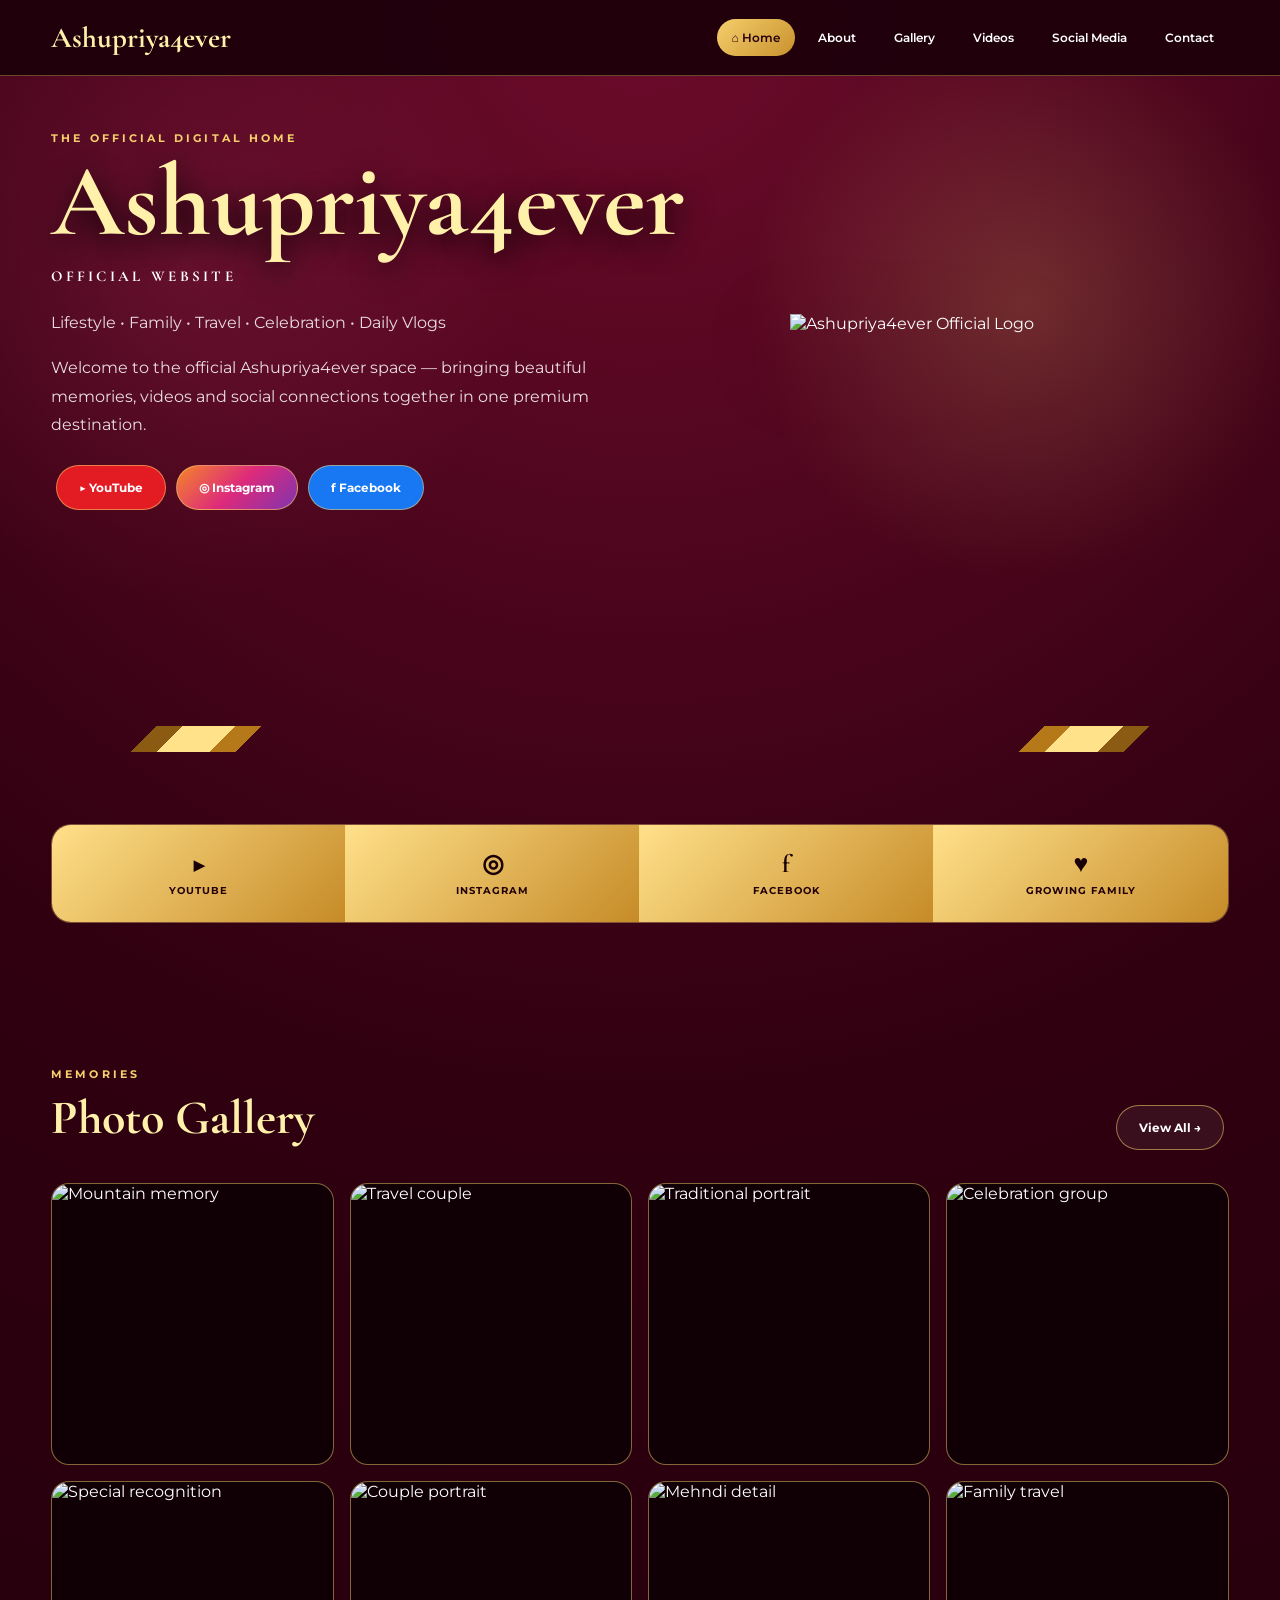
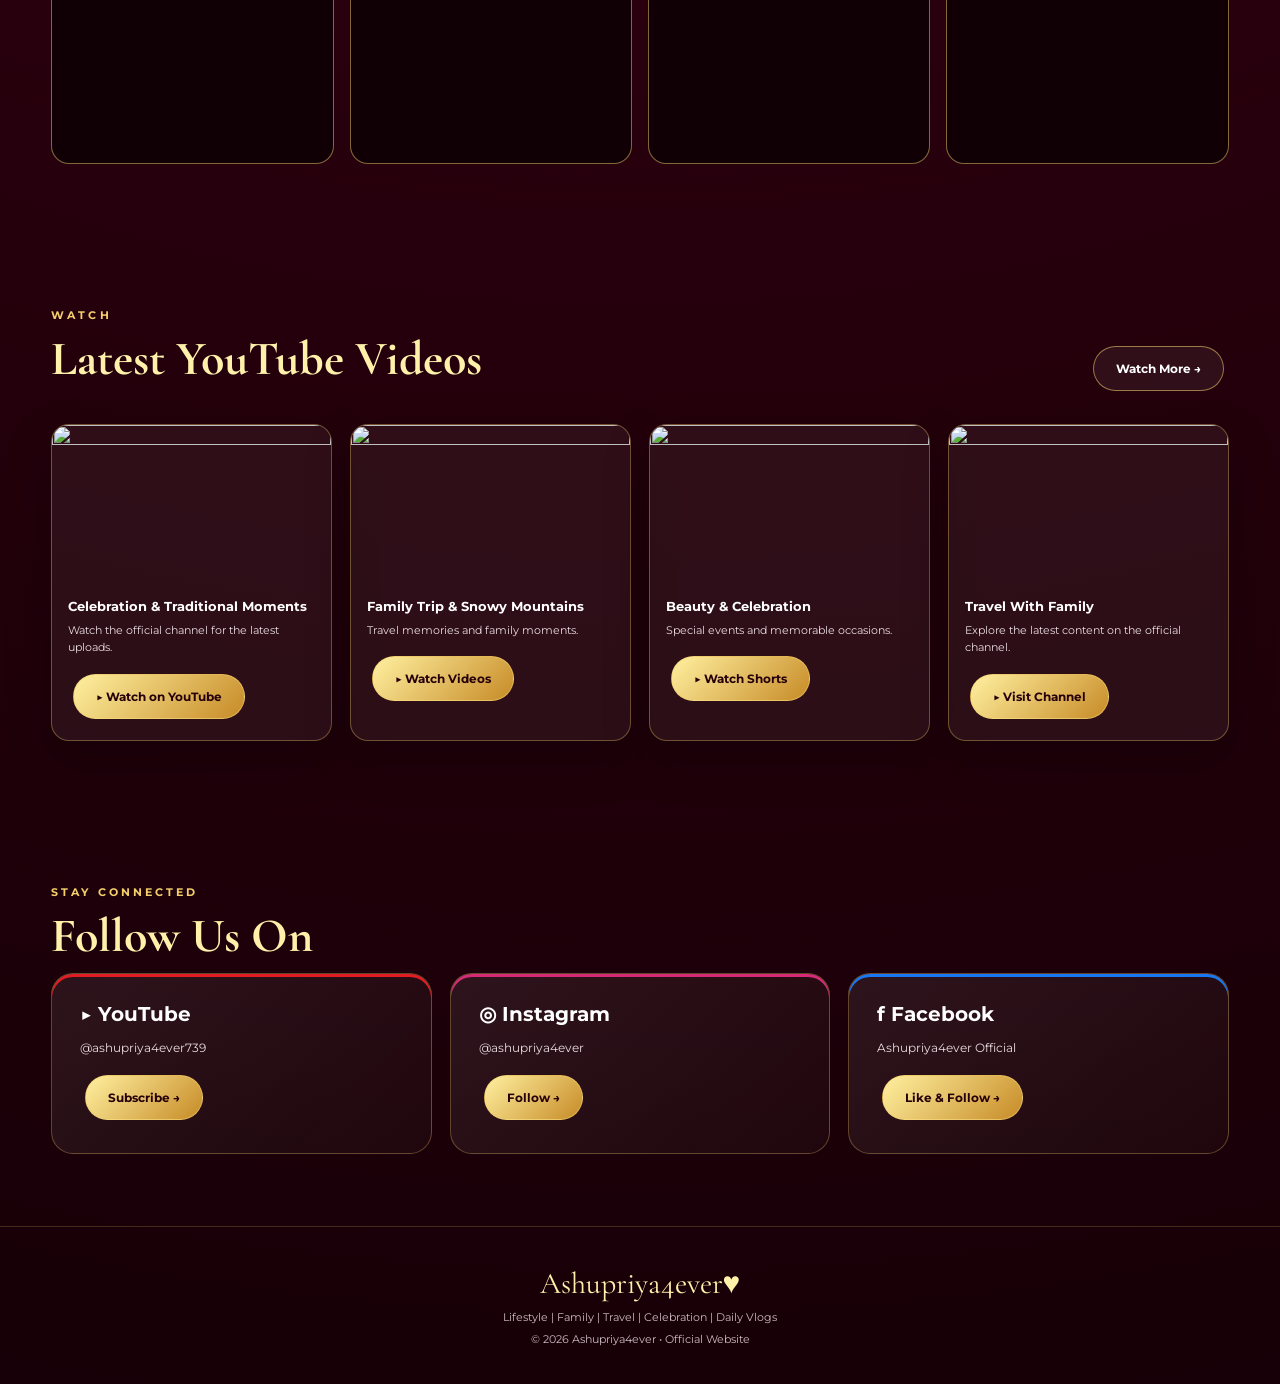
==== index.html @ 2a1ca152 "Add files via upload" ====
<!doctype html><html lang="en"><head>
<meta charset="utf-8"><meta name="viewport" content="width=device-width,initial-scale=1">
<meta name="theme-color" content="#300010"><link rel="icon" href="assets/favicon.png"><title>Ashupriya4ever | Official Website</title><link rel="stylesheet" href="style.css"></head>
<body>
<nav><a class="brand" href="index.html">Ashupriya4ever</a><div class="navlinks">
<a class="active" href="index.html">⌂ Home</a><a href="about.html">About</a><a href="gallery.html">Gallery</a><a href="videos.html">Videos</a><a href="#social">Social Media</a><a href="contact.html">Contact</a></div></nav>
<header class="hero"><div class="wrap hero-grid"><div class="hero-copy"><div class="eyebrow">The Official Digital Home</div><h1>Ashupriya4ever</h1><h2>OFFICIAL WEBSITE</h2><p>Lifestyle • Family • Travel • Celebration • Daily Vlogs</p><p>Welcome to the official Ashupriya4ever space — bringing beautiful memories, videos and social connections together in one premium destination.</p>
<div class="social-buttons"><a class="btn yt" href="https://www.youtube.com/@ashupriya4ever739" target="_blank">▶ YouTube</a><a class="btn ig" href="https://www.instagram.com/ashupriya4ever/" target="_blank">◎ Instagram</a><a class="btn fb" href="https://www.facebook.com/share/18zzx9UyUu/" target="_blank">f Facebook</a></div></div>
<div class="logo-card"><img src="assets/ashupriya4ever-logo.png" alt="Ashupriya4ever Official Logo"></div></div></header>
<div class="gold-wave"></div>
<section><div class="wrap"><div class="stats"><div class="stat"><b>▶</b><span>YouTube</span></div><div class="stat"><b>◎</b><span>Instagram</span></div><div class="stat"><b>f</b><span>Facebook</span></div><div class="stat"><b>♥</b><span>Growing Family</span></div></div></div></section>
<section><div class="wrap"><div class="section-head"><div><div class="kicker">Memories</div><h2>Photo Gallery</h2></div><a class="btn ghost" href="gallery.html">View All →</a></div>
<div class="gallery-grid">
<a href="gallery.html"><img src="assets/photos/ashupriya-1.jpg" alt="Mountain memory"></a><a href="gallery.html"><img src="assets/photos/ashupriya-2.jpg" alt="Travel couple"></a><a href="gallery.html"><img src="assets/photos/ashupriya-3.jpg" alt="Traditional portrait"></a><a href="gallery.html"><img src="assets/photos/ashupriya-4.jpg" alt="Celebration group"></a><a href="gallery.html"><img src="assets/photos/ashupriya-5.jpg" alt="Special recognition"></a><a href="gallery.html"><img src="assets/photos/ashupriya-6.jpg" alt="Couple portrait"></a><a href="gallery.html"><img src="assets/photos/ashupriya-7.jpg" alt="Mehndi detail"></a><a href="gallery.html"><img src="assets/photos/ashupriya-8.jpg" alt="Family travel"></a>
</div></div></section>
<section><div class="wrap"><div class="section-head"><div><div class="kicker">Watch</div><h2>Latest YouTube Videos</h2></div><a class="btn ghost" href="https://www.youtube.com/@ashupriya4ever739/videos" target="_blank">Watch More →</a></div>
<div class="video-grid">
<div class="video-card"><img src="assets/photos/ashupriya-3.jpg"><div class="body"><h3>Celebration & Traditional Moments</h3><p>Watch the official channel for the latest uploads.</p><a class="goldlink btn primary" href="https://www.youtube.com/@ashupriya4ever739/videos" target="_blank">▶ Watch on YouTube</a></div></div>
<div class="video-card"><img src="assets/photos/ashupriya-1.jpg"><div class="body"><h3>Family Trip & Snowy Mountains</h3><p>Travel memories and family moments.</p><a class="goldlink btn primary" href="https://www.youtube.com/@ashupriya4ever739/videos" target="_blank">▶ Watch Videos</a></div></div>
<div class="video-card"><img src="assets/photos/ashupriya-4.jpg"><div class="body"><h3>Beauty & Celebration</h3><p>Special events and memorable occasions.</p><a class="goldlink btn primary" href="https://www.youtube.com/@ashupriya4ever739/shorts" target="_blank">▶ Watch Shorts</a></div></div>
<div class="video-card"><img src="assets/photos/ashupriya-2.jpg"><div class="body"><h3>Travel With Family</h3><p>Explore the latest content on the official channel.</p><a class="goldlink btn primary" href="https://www.youtube.com/@ashupriya4ever739" target="_blank">▶ Visit Channel</a></div></div>
</div></div></section>
<section id="social"><div class="wrap"><div class="kicker">Stay Connected</div><h2>Follow Us On</h2><div class="social-grid">
<div class="social-card yt"><h3>▶ YouTube</h3><p>@ashupriya4ever739</p><a class="btn primary" href="https://www.youtube.com/@ashupriya4ever739?sub_confirmation=1" target="_blank">Subscribe →</a></div>
<div class="social-card ig"><h3>◎ Instagram</h3><p>@ashupriya4ever</p><a class="btn primary" href="https://www.instagram.com/ashupriya4ever/" target="_blank">Follow →</a></div>
<div class="social-card fb"><h3>f Facebook</h3><p>Ashupriya4ever Official</p><a class="btn primary" href="https://www.facebook.com/share/18zzx9UyUu/" target="_blank">Like & Follow →</a></div>
</div></div></section>
<footer><div class="footerbrand">Ashupriya4ever♥</div><div>Lifestyle | Family | Travel | Celebration | Daily Vlogs</div><div style="margin-top:8px">© 2026 Ashupriya4ever • Official Website</div></footer>
</body></html>
---- style.css ----
@import url('https://fonts.googleapis.com/css2?family=Cormorant+Garamond:wght@500;600;700&family=Montserrat:wght@400;500;600;700&display=swap');
:root{--wine:#300010;--wine2:#5d0825;--gold:#f4cf6b;--gold2:#fff0aa;--cream:#fff8ee;--text:#fff;--muted:#eadce2}
*{box-sizing:border-box}html{scroll-behavior:smooth}body{margin:0;background:radial-gradient(circle at 50% 0,#6d0b2b 0,#300010 36%,#170007 100%);color:var(--text);font-family:Montserrat,Arial,sans-serif}
a{text-decoration:none;color:inherit}.wrap{width:min(1180px,92%);margin:auto}
nav{position:sticky;top:0;z-index:50;height:76px;display:flex;align-items:center;justify-content:space-between;padding:0 4%;background:rgba(28,0,10,.92);backdrop-filter:blur(16px);border-bottom:1px solid rgba(244,207,107,.35)}
.brand{font-family:"Cormorant Garamond",serif;font-size:29px;font-weight:700;color:var(--gold2);white-space:nowrap}.navlinks{display:flex;gap:8px;align-items:center}.navlinks a{padding:11px 15px;border-radius:22px;font-size:12px;font-weight:600}.navlinks a:hover,.navlinks a.active{background:linear-gradient(135deg,var(--gold),#c9912e);color:#28000c}
.hero{position:relative;min-height:650px;padding:55px 0 70px;overflow:hidden}.hero:before{content:"";position:absolute;inset:0;background:radial-gradient(circle at 80% 35%,rgba(255,220,120,.18),transparent 25%),radial-gradient(circle at 15% 30%,rgba(255,90,150,.12),transparent 28%);pointer-events:none}
.hero-grid{display:grid;grid-template-columns:1fr 1.05fr;gap:55px;align-items:center;position:relative;z-index:2}.hero-copy{text-align:left}.eyebrow,.kicker{font-size:11px;letter-spacing:.28em;text-transform:uppercase;color:var(--gold);font-weight:700}.hero h1{font-family:"Cormorant Garamond",serif;font-size:clamp(55px,8vw,105px);line-height:.8;margin:16px 0;color:var(--gold2);text-shadow:0 8px 30px #000}.hero h2{font-size:15px;letter-spacing:.22em;margin:24px 0;color:#fff}.hero p{line-height:1.8;color:var(--muted);max-width:620px}.logo-card{display:flex;justify-content:center;align-items:center}.logo-card img{width:min(390px,78vw);max-height:420px;object-fit:contain;filter:drop-shadow(0 24px 40px rgba(0,0,0,.55))}
.btn{display:inline-flex;align-items:center;justify-content:center;gap:8px;padding:14px 22px;border-radius:30px;font-size:12px;font-weight:700;border:1px solid rgba(244,207,107,.55);transition:.25s;margin:5px}.btn.primary{background:linear-gradient(135deg,#fff0a0,#c78b27);color:#260009}.btn.ghost{background:rgba(255,255,255,.06);color:#fff}.btn:hover{transform:translateY(-2px);box-shadow:0 12px 30px rgba(0,0,0,.3)}
.social-buttons{display:flex;flex-wrap:wrap;margin-top:20px}.social-buttons .yt{background:#e31b23}.social-buttons .ig{background:linear-gradient(135deg,#f58529,#dd2a7b,#8134af)}.social-buttons .fb{background:#1877f2}
.gold-wave{height:26px;background:linear-gradient(135deg,transparent 0 12%,#8b5a13 12% 14%,#ffe28a 14% 18%,#b57919 18% 20%,transparent 20% 80%,#b57919 80% 82%,#ffe28a 82% 86%,#8b5a13 86% 88%,transparent 88%)}
section{padding:72px 0}.section-head{display:flex;justify-content:space-between;align-items:end;gap:20px;margin-bottom:28px}.section-head h2,h2{font-family:"Cormorant Garamond",serif;font-size:48px;margin:8px 0;color:var(--gold2)}.lead{color:var(--muted);line-height:1.8;max-width:760px}
.stats{display:grid;grid-template-columns:repeat(4,1fr);border:1px solid rgba(244,207,107,.35);border-radius:20px;overflow:hidden;background:rgba(255,255,255,.04)}.stat{text-align:center;padding:24px 12px;border-right:1px solid rgba(244,207,107,.22)}.stat:last-child{border:0}.stat b{display:block;font-family:"Cormorant Garamond";font-size:25px;color:#190008}.stat{background:linear-gradient(135deg,#ffe08a,#c68b28);color:#210008}.stat span{font-size:10px;font-weight:700;text-transform:uppercase;letter-spacing:.1em}
.gallery-grid{display:grid;grid-template-columns:repeat(4,1fr);gap:16px}.gallery-grid a{display:block;aspect-ratio:1;overflow:hidden;border-radius:18px;border:1px solid rgba(244,207,107,.5);background:#100006}.gallery-grid img{width:100%;height:100%;object-fit:cover;transition:.45s}.gallery-grid a:hover img{transform:scale(1.07)}
.video-grid{display:grid;grid-template-columns:repeat(4,1fr);gap:18px}.video-card{overflow:hidden;border-radius:18px;border:1px solid rgba(244,207,107,.35);background:rgba(255,255,255,.055);box-shadow:0 18px 45px rgba(0,0,0,.25)}.video-card img{width:100%;aspect-ratio:16/9;object-fit:cover}.video-card .body{padding:16px}.video-card h3{font-size:13px;margin:0 0 8px}.video-card p{font-size:11px;color:var(--muted);line-height:1.6;margin:0 0 12px}
.social-grid{display:grid;grid-template-columns:repeat(3,1fr);gap:18px}.social-card{padding:28px;border-radius:22px;border:1px solid rgba(244,207,107,.3);background:linear-gradient(135deg,rgba(255,255,255,.08),rgba(255,255,255,.025))}.social-card h3{margin:0 0 8px;font-size:20px}.social-card p{color:var(--muted);font-size:12px;line-height:1.7}.social-card.yt{box-shadow:inset 0 3px #e31b23}.social-card.ig{box-shadow:inset 0 3px #d62976}.social-card.fb{box-shadow:inset 0 3px #1877f2}
footer{padding:38px 0;text-align:center;border-top:1px solid rgba(244,207,107,.2);color:#cbbac1;font-size:11px}.footerbrand{font-family:"Cormorant Garamond";font-size:30px;color:var(--gold2);margin-bottom:8px}
.page-top{padding-top:80px}.real-gallery{columns:3 260px;column-gap:18px}.real-gallery figure{break-inside:avoid;margin:0 0 18px;overflow:hidden;border-radius:20px;background:#16040d;border:1px solid rgba(244,207,107,.35)}.real-gallery img{width:100%;display:block}.real-gallery figcaption{padding:13px;color:#fff;font-size:11px;letter-spacing:.08em;text-transform:uppercase}
.video-frame{overflow:hidden;border-radius:24px;border:1px solid rgba(244,207,107,.4);background:#000}.video-frame iframe{display:block;width:100%;aspect-ratio:16/9;border:0}.center{text-align:center;margin-top:22px}
@media(max-width:850px){nav{height:auto;min-height:70px;flex-wrap:wrap;padding:12px 4%;gap:8px}.navlinks{overflow:auto;width:100%;justify-content:flex-start}.hero-grid{grid-template-columns:1fr;text-align:center}.hero-copy{text-align:center}.hero p{margin-left:auto;margin-right:auto}.social-buttons{justify-content:center}.stats{grid-template-columns:repeat(2,1fr)}.stat:nth-child(2){border-right:0}.gallery-grid{grid-template-columns:repeat(2,1fr)}.video-grid{grid-template-columns:repeat(2,1fr)}.social-grid{grid-template-columns:1fr}.section-head{display:block}}
@media(max-width:520px){.hero{padding-top:35px}.hero h1{font-size:58px}.gallery-grid,.video-grid{grid-template-columns:1fr}.stats{grid-template-columns:1fr}.stat{border-right:0;border-bottom:1px solid rgba(244,207,107,.22)}.stat:last-child{border-bottom:0}.real-gallery{columns:1}}
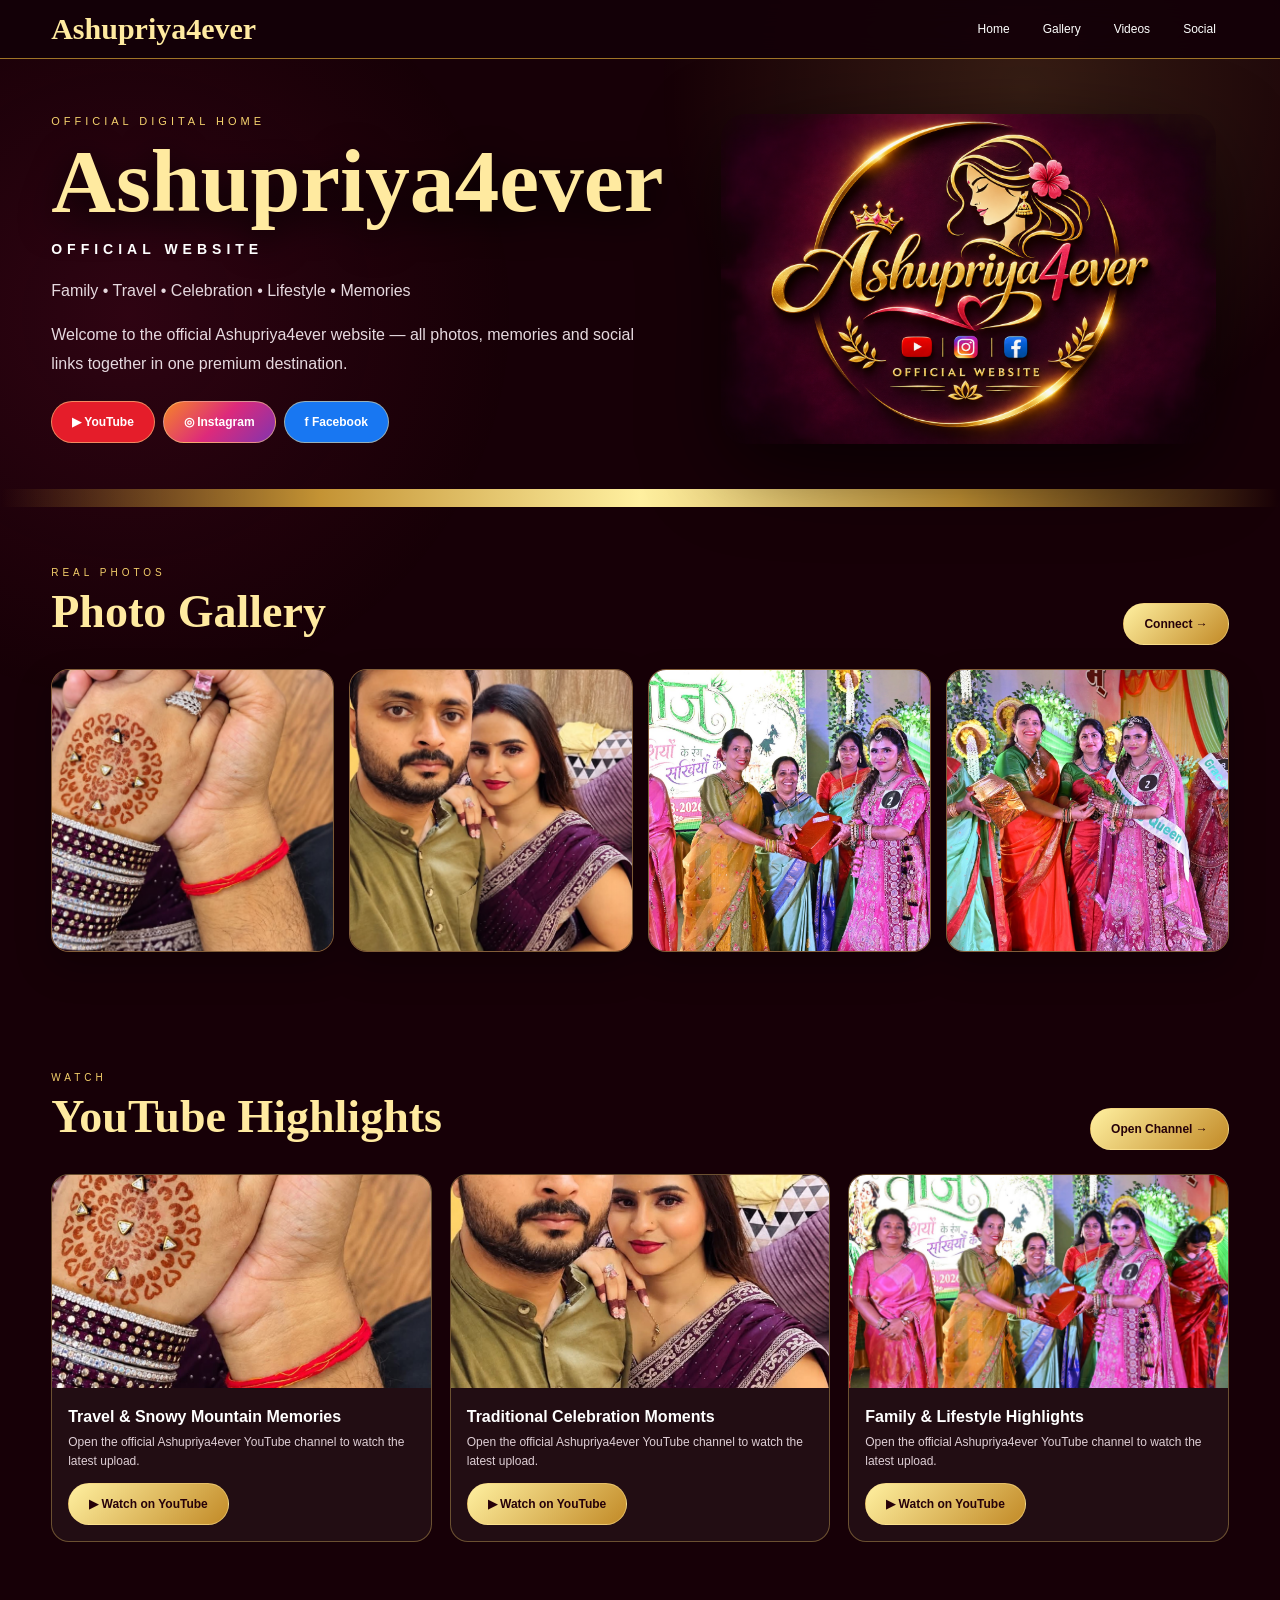
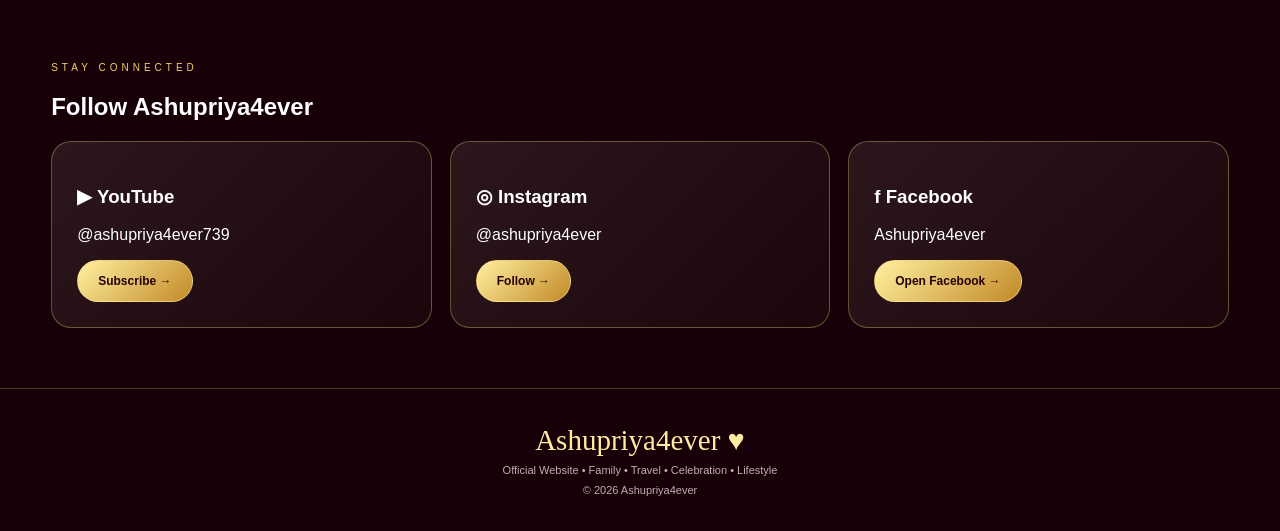
==== commit b7ee3314: "Add files via upload" ====
--- a/index.html
+++ b/index.html
@@ -1,29 +1,36 @@
-<!doctype html><html lang="en"><head>
-<meta charset="utf-8"><meta name="viewport" content="width=device-width,initial-scale=1">
-<meta name="theme-color" content="#300010"><link rel="icon" href="assets/favicon.png"><title>Ashupriya4ever | Official Website</title><link rel="stylesheet" href="style.css"></head>
-<body>
-<nav><a class="brand" href="index.html">Ashupriya4ever</a><div class="navlinks">
-<a class="active" href="index.html">⌂ Home</a><a href="about.html">About</a><a href="gallery.html">Gallery</a><a href="videos.html">Videos</a><a href="#social">Social Media</a><a href="contact.html">Contact</a></div></nav>
-<header class="hero"><div class="wrap hero-grid"><div class="hero-copy"><div class="eyebrow">The Official Digital Home</div><h1>Ashupriya4ever</h1><h2>OFFICIAL WEBSITE</h2><p>Lifestyle • Family • Travel • Celebration • Daily Vlogs</p><p>Welcome to the official Ashupriya4ever space — bringing beautiful memories, videos and social connections together in one premium destination.</p>
-<div class="social-buttons"><a class="btn yt" href="https://www.youtube.com/@ashupriya4ever739" target="_blank">▶ YouTube</a><a class="btn ig" href="https://www.instagram.com/ashupriya4ever/" target="_blank">◎ Instagram</a><a class="btn fb" href="https://www.facebook.com/share/18zzx9UyUu/" target="_blank">f Facebook</a></div></div>
-<div class="logo-card"><img src="assets/ashupriya4ever-logo.png" alt="Ashupriya4ever Official Logo"></div></div></header>
-<div class="gold-wave"></div>
-<section><div class="wrap"><div class="stats"><div class="stat"><b>▶</b><span>YouTube</span></div><div class="stat"><b>◎</b><span>Instagram</span></div><div class="stat"><b>f</b><span>Facebook</span></div><div class="stat"><b>♥</b><span>Growing Family</span></div></div></div></section>
-<section><div class="wrap"><div class="section-head"><div><div class="kicker">Memories</div><h2>Photo Gallery</h2></div><a class="btn ghost" href="gallery.html">View All →</a></div>
-<div class="gallery-grid">
-<a href="gallery.html"><img src="assets/photos/ashupriya-1.jpg" alt="Mountain memory"></a><a href="gallery.html"><img src="assets/photos/ashupriya-2.jpg" alt="Travel couple"></a><a href="gallery.html"><img src="assets/photos/ashupriya-3.jpg" alt="Traditional portrait"></a><a href="gallery.html"><img src="assets/photos/ashupriya-4.jpg" alt="Celebration group"></a><a href="gallery.html"><img src="assets/photos/ashupriya-5.jpg" alt="Special recognition"></a><a href="gallery.html"><img src="assets/photos/ashupriya-6.jpg" alt="Couple portrait"></a><a href="gallery.html"><img src="assets/photos/ashupriya-7.jpg" alt="Mehndi detail"></a><a href="gallery.html"><img src="assets/photos/ashupriya-8.jpg" alt="Family travel"></a>
+<!doctype html><html><head><meta charset="utf-8"><meta name="viewport" content="width=device-width,initial-scale=1">
+<title>Ashupriya4ever — Official Website</title><style>
+*{box-sizing:border-box}html{scroll-behavior:smooth}body{margin:0;background:#170007;color:#fff;font-family:Arial,Helvetica,sans-serif}
+body:before{content:"";position:fixed;inset:0;pointer-events:none;background:radial-gradient(circle at 80% 10%,rgba(255,210,100,.14),transparent 28%),radial-gradient(circle at 10% 35%,rgba(220,30,100,.12),transparent 30%);z-index:-1}
+a{text-decoration:none;color:inherit}.wrap{width:min(1180px,92%);margin:auto}
+nav{position:sticky;top:0;z-index:20;background:rgba(20,0,8,.94);backdrop-filter:blur(14px);border-bottom:1px solid #9f7427;padding:12px 4%;display:flex;align-items:center;justify-content:space-between;gap:12px}
+.brand{font-family:Georgia,serif;font-size:30px;font-weight:700;color:#ffeaa0}.nav{display:flex;gap:7px;flex-wrap:wrap;justify-content:flex-end}.nav a{font-size:12px;padding:9px 13px;border-radius:20px}.nav a:hover{background:#e8bd55;color:#23000a}
+.hero{padding:55px 0 45px}.hero-grid{display:grid;grid-template-columns:1fr 1fr;gap:45px;align-items:center}.eyebrow{font-size:11px;letter-spacing:4px;color:#f6d36e;text-transform:uppercase}.hero h1{font-family:Georgia,serif;font-size:clamp(54px,7vw,92px);line-height:.88;color:#ffeaa0;margin:15px 0;text-shadow:0 10px 35px #000}.hero h2{letter-spacing:5px;font-size:14px;margin:20px 0;color:#fff}.hero p{color:#e6d9df;line-height:1.8;max-width:610px}.buttons{display:flex;flex-wrap:wrap;gap:8px;margin-top:22px}.btn{padding:13px 20px;border-radius:28px;font-weight:700;font-size:12px;border:1px solid rgba(255,225,140,.55);display:inline-block}.yt{background:#e51d2a}.ig{background:linear-gradient(135deg,#f58529,#dd2a7b,#8134af)}.fb{background:#1877f2}.gold{background:linear-gradient(135deg,#fff0a0,#c28a27);color:#260009}
+.logo-wrap{display:flex;justify-content:center;align-items:center}.logo{width:min(520px,95%);max-height:500px;object-fit:contain;filter:drop-shadow(0 25px 40px rgba(0,0,0,.65));border-radius:24px}
+.ribbon{height:18px;background:linear-gradient(90deg,transparent,#c49334,#fff0a0,#c49334,transparent)}
+section{padding:60px 0}.head{display:flex;justify-content:space-between;align-items:end;margin-bottom:24px}.kicker{font-size:10px;letter-spacing:4px;color:#f4cf6b;text-transform:uppercase}.head h2{font-family:Georgia,serif;font-size:46px;color:#ffeaa0;margin:7px 0}.gallery{display:grid;grid-template-columns:repeat(4,1fr);gap:15px}.card{border:1px solid rgba(244,207,107,.45);border-radius:18px;overflow:hidden;background:#24000e;box-shadow:0 16px 35px rgba(0,0,0,.25)}.card img{width:100%;aspect-ratio:1/1;object-fit:cover;display:block;transition:.35s}.card:hover img{transform:scale(1.04)}
+.video-grid{display:grid;grid-template-columns:repeat(3,1fr);gap:18px}.video{overflow:hidden;border:1px solid rgba(244,207,107,.35);border-radius:18px;background:rgba(255,255,255,.05)}.video img{width:100%;aspect-ratio:16/9;object-fit:cover}.video div{padding:16px}.video h3{font-size:16px;margin:0 0 7px}.video p{font-size:12px;line-height:1.6;color:#dfcfd6;margin:0 0 12px}
+.social{display:grid;grid-template-columns:repeat(3,1fr);gap:18px}.social-box{padding:25px;border-radius:20px;border:1px solid rgba(244,207,107,.35);background:linear-gradient(135deg,rgba(255,255,255,.09),rgba(255,255,255,.025))}
+footer{text-align:center;padding:35px 0;border-top:1px solid rgba(244,207,107,.25);color:#bfaeb5;font-size:11px}.footer-brand{font-family:Georgia,serif;font-size:29px;color:#ffeaa0;margin-bottom:7px}
+@media(max-width:850px){.hero-grid{grid-template-columns:1fr;text-align:center}.hero p{margin-left:auto;margin-right:auto}.buttons{justify-content:center}.gallery{grid-template-columns:repeat(2,1fr)}.video-grid{grid-template-columns:1fr 1fr}.social{grid-template-columns:1fr}.nav{width:100%;justify-content:center}nav{flex-wrap:wrap;justify-content:center}}
+@media(max-width:520px){.gallery,.video-grid{grid-template-columns:1fr}.head{display:block}.head h2{font-size:38px}.hero h1{font-size:57px}}
+</style></head><body>
+<nav><div class="brand">Ashupriya4ever</div><div class="nav"><a href="#home">Home</a><a href="#gallery">Gallery</a><a href="#videos">Videos</a><a href="#social">Social</a></div></nav>
+<header class="hero" id="home"><div class="wrap hero-grid"><div><div class="eyebrow">Official Digital Home</div><h1>Ashupriya4ever</h1><h2>OFFICIAL WEBSITE</h2><p>Family • Travel • Celebration • Lifestyle • Memories</p><p>Welcome to the official Ashupriya4ever website — all photos, memories and social links together in one premium destination.</p>
+<div class="buttons"><a class="btn yt" href="https://www.youtube.com/@ashupriya4ever739" target="_blank">▶ YouTube</a><a class="btn ig" href="https://www.instagram.com/ashupriya4ever/" target="_blank">◎ Instagram</a><a class="btn fb" href="https://www.facebook.com/share/18zzx9UyUu/" target="_blank">f Facebook</a></div></div>
+<div class="logo-wrap"><img class="logo" src="[data-uri]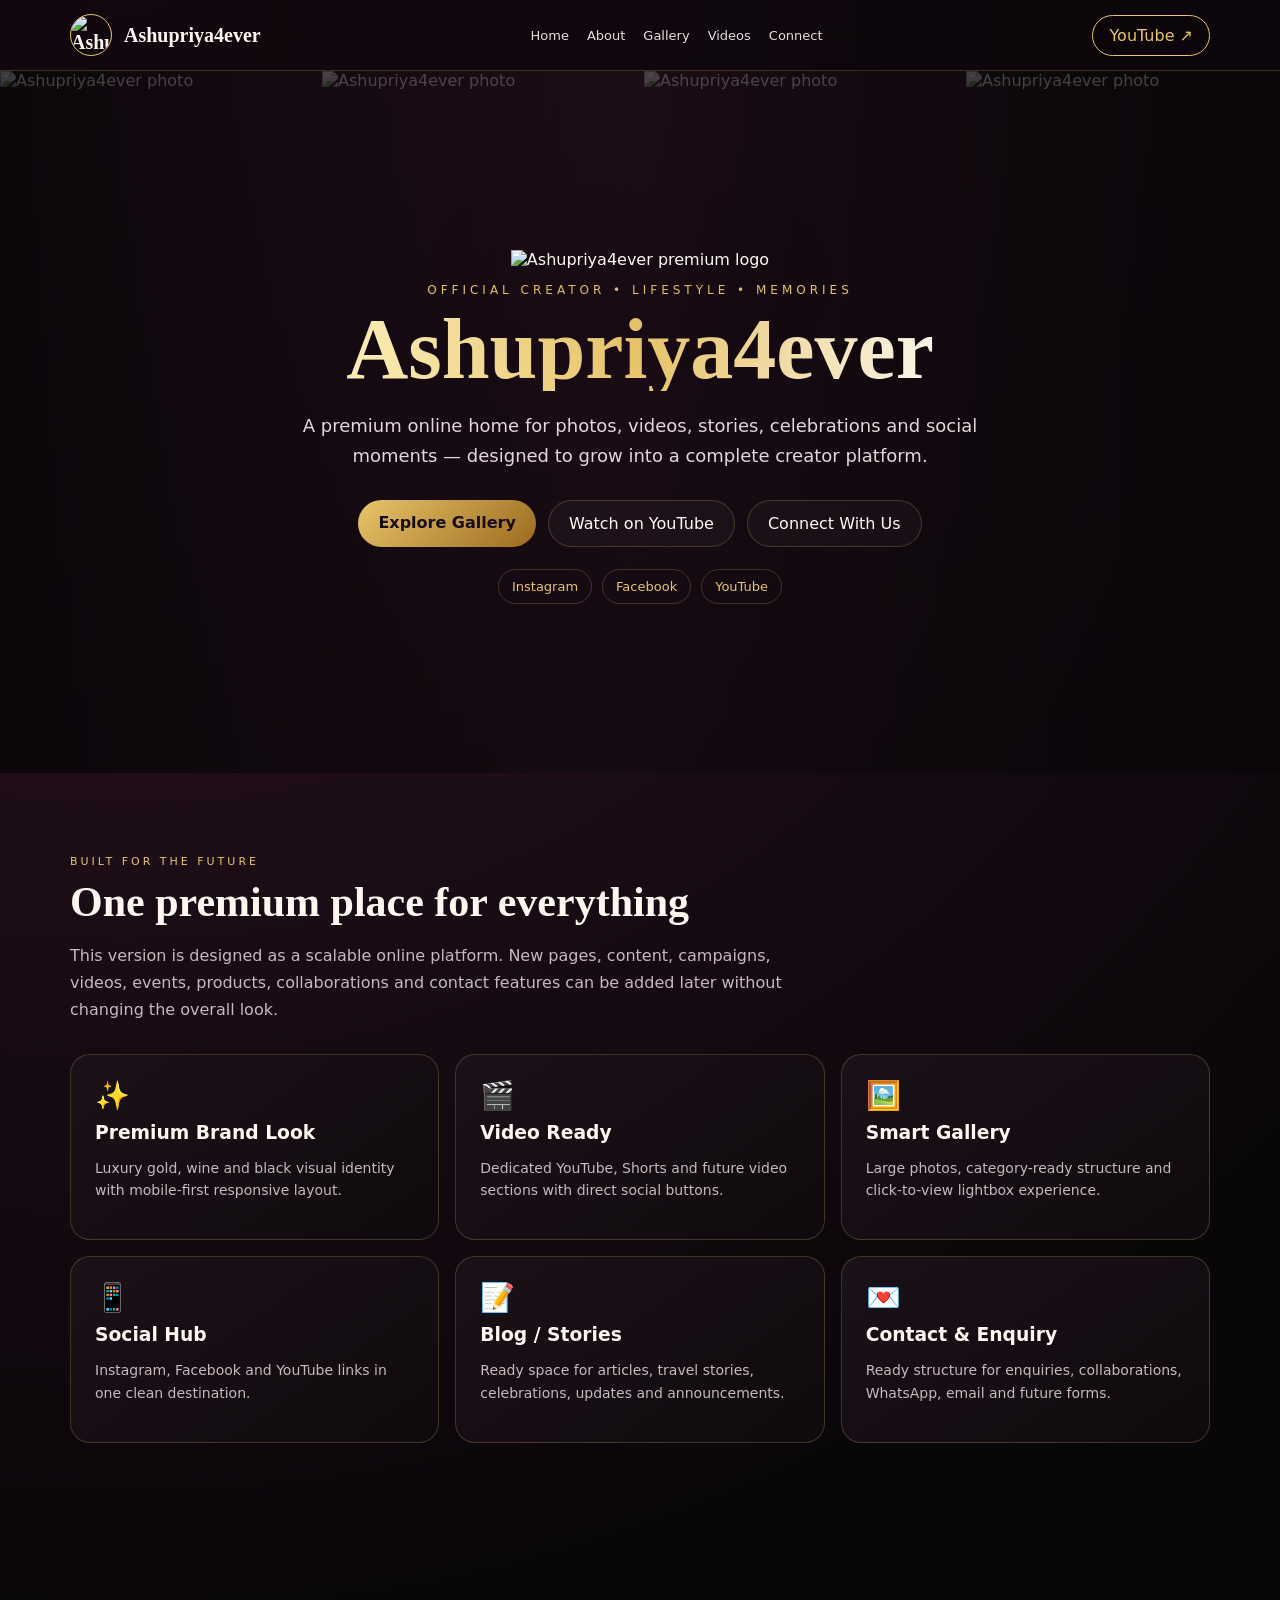
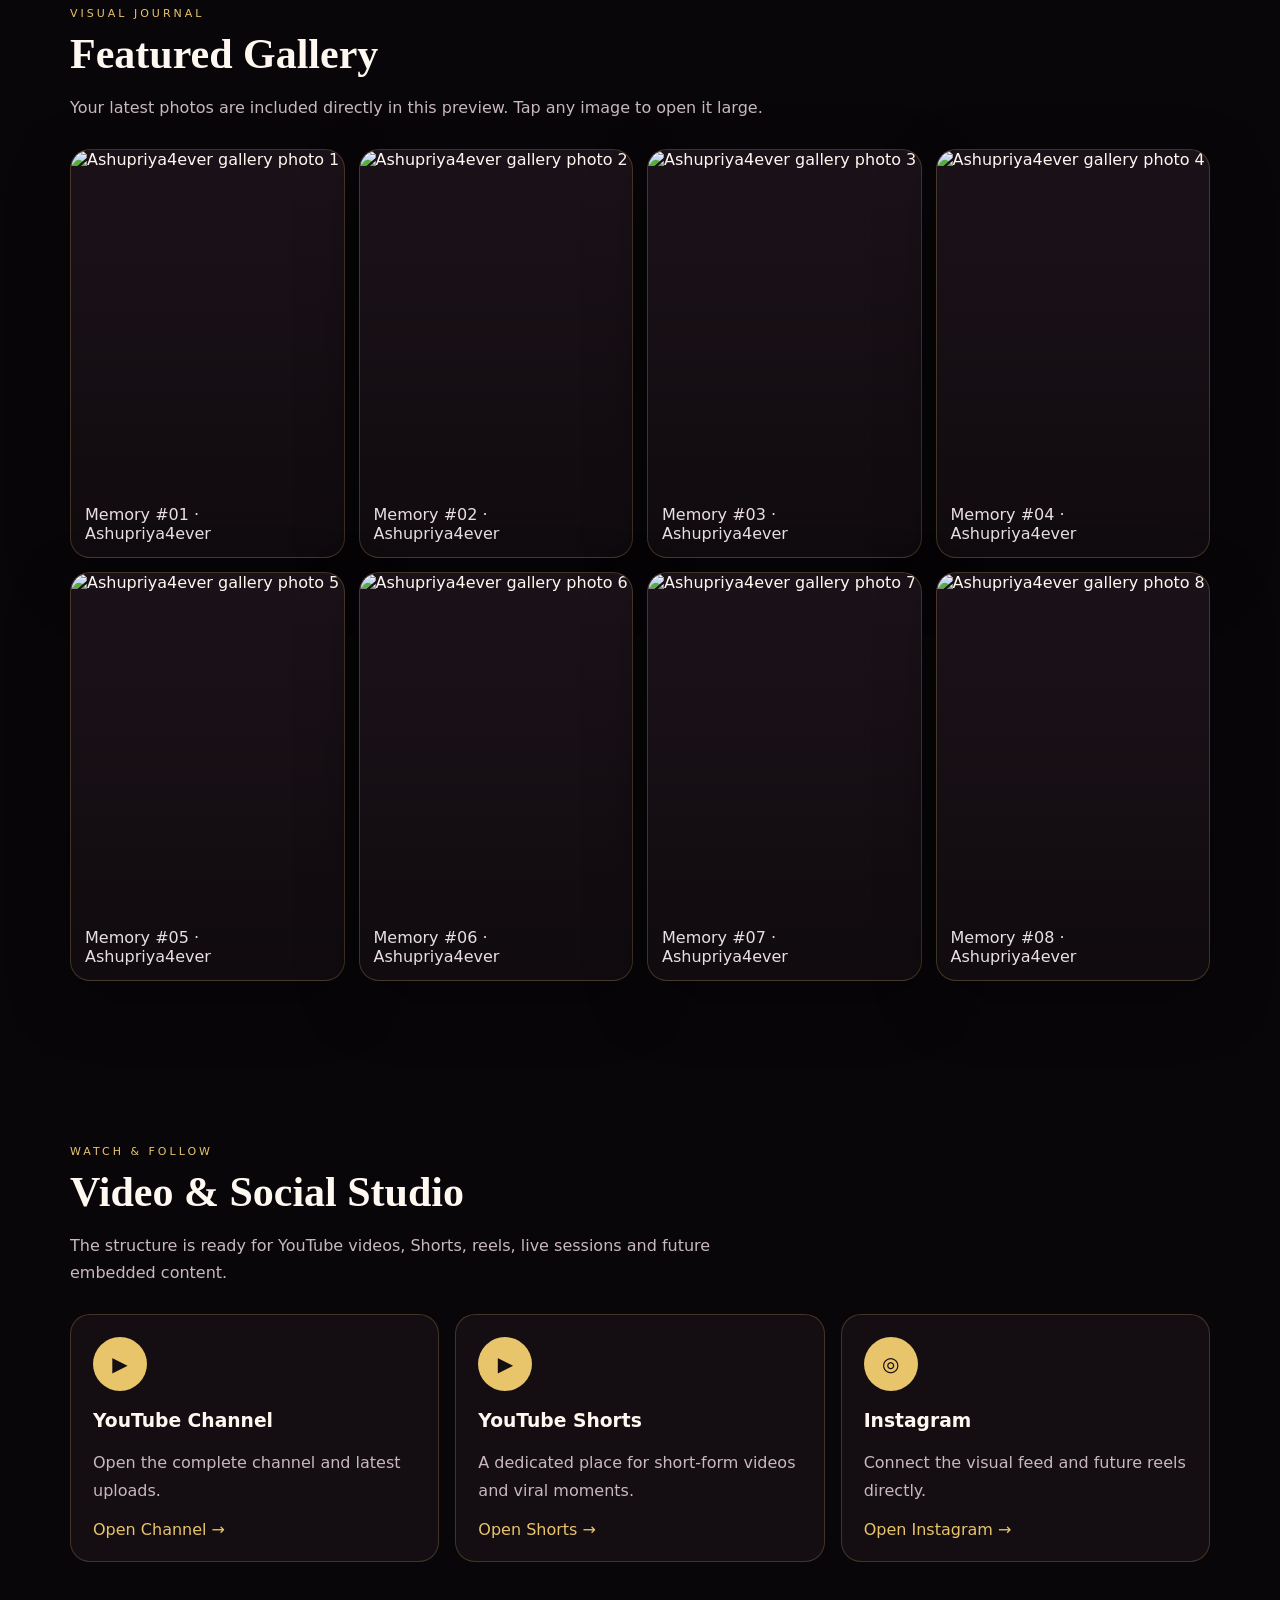
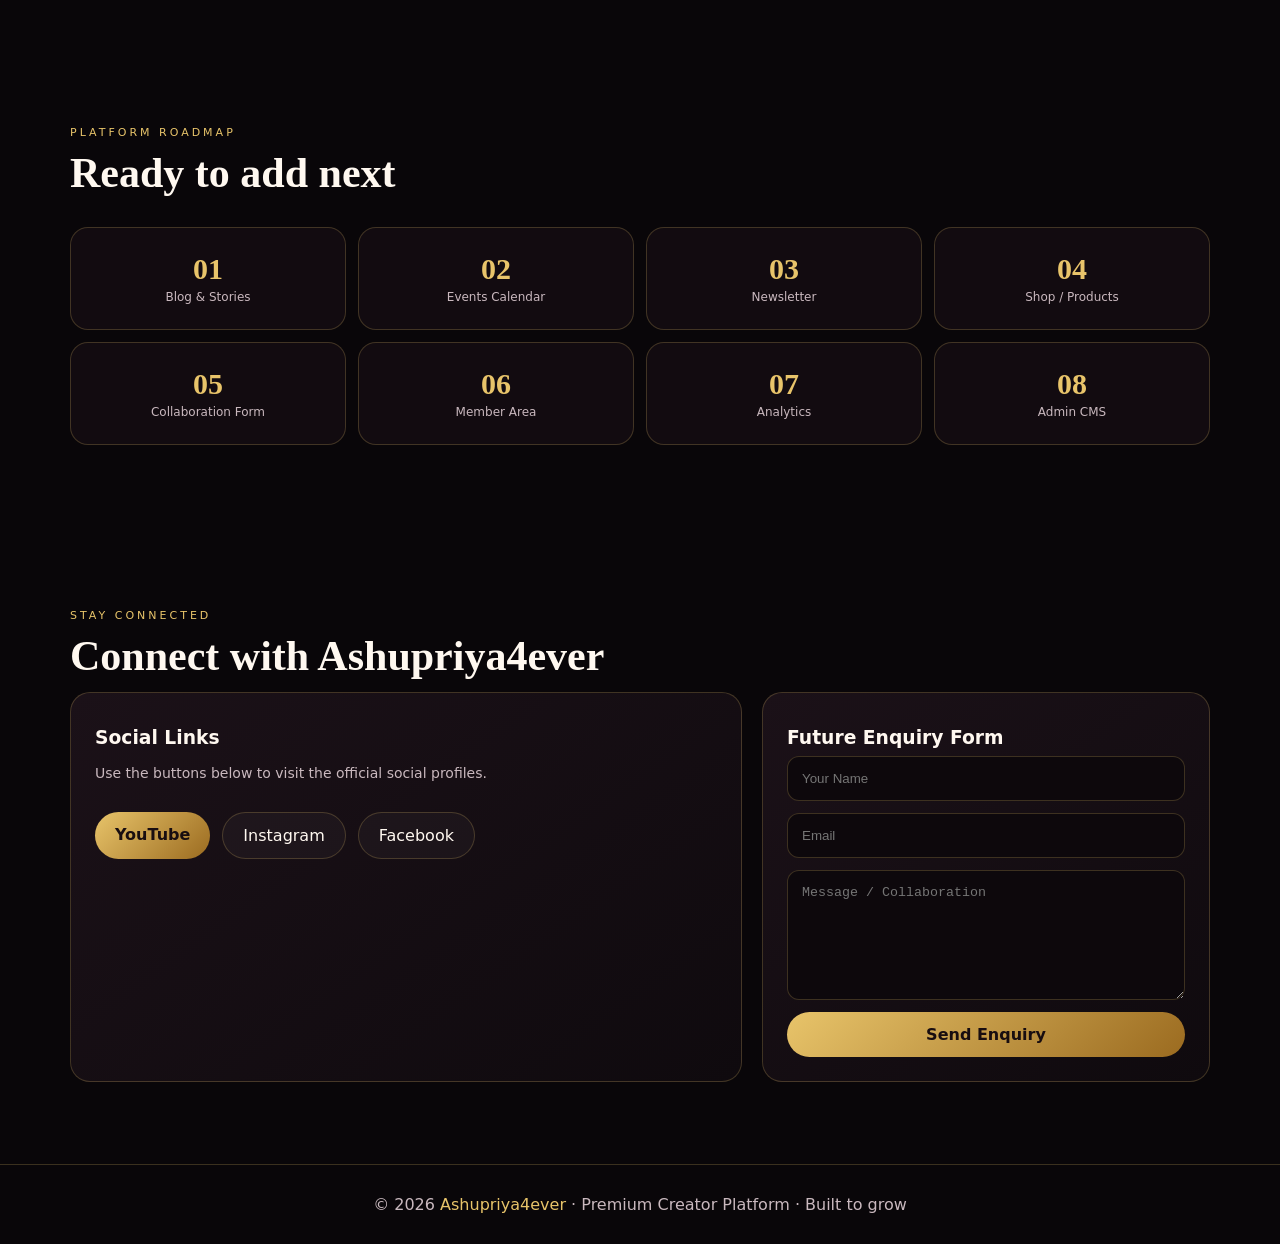
==== commit 6bfd3d74: "Add files via upload" ====
--- a/index.html
+++ b/index.html
@@ -1,36 +1,96 @@
-<!doctype html><html><head><meta charset="utf-8"><meta name="viewport" content="width=device-width,initial-scale=1">
-<title>Ashupriya4ever — Official Website</title><style>
-*{box-sizing:border-box}html{scroll-behavior:smooth}body{margin:0;background:#170007;color:#fff;font-family:Arial,Helvetica,sans-serif}
-body:before{content:"";position:fixed;inset:0;pointer-events:none;background:radial-gradient(circle at 80% 10%,rgba(255,210,100,.14),transparent 28%),radial-gradient(circle at 10% 35%,rgba(220,30,100,.12),transparent 30%);z-index:-1}
-a{text-decoration:none;color:inherit}.wrap{width:min(1180px,92%);margin:auto}
-nav{position:sticky;top:0;z-index:20;background:rgba(20,0,8,.94);backdrop-filter:blur(14px);border-bottom:1px solid #9f7427;padding:12px 4%;display:flex;align-items:center;justify-content:space-between;gap:12px}
-.brand{font-family:Georgia,serif;font-size:30px;font-weight:700;color:#ffeaa0}.nav{display:flex;gap:7px;flex-wrap:wrap;justify-content:flex-end}.nav a{font-size:12px;padding:9px 13px;border-radius:20px}.nav a:hover{background:#e8bd55;color:#23000a}
-.hero{padding:55px 0 45px}.hero-grid{display:grid;grid-template-columns:1fr 1fr;gap:45px;align-items:center}.eyebrow{font-size:11px;letter-spacing:4px;color:#f6d36e;text-transform:uppercase}.hero h1{font-family:Georgia,serif;font-size:clamp(54px,7vw,92px);line-height:.88;color:#ffeaa0;margin:15px 0;text-shadow:0 10px 35px #000}.hero h2{letter-spacing:5px;font-size:14px;margin:20px 0;color:#fff}.hero p{color:#e6d9df;line-height:1.8;max-width:610px}.buttons{display:flex;flex-wrap:wrap;gap:8px;margin-top:22px}.btn{padding:13px 20px;border-radius:28px;font-weight:700;font-size:12px;border:1px solid rgba(255,225,140,.55);display:inline-block}.yt{background:#e51d2a}.ig{background:linear-gradient(135deg,#f58529,#dd2a7b,#8134af)}.fb{background:#1877f2}.gold{background:linear-gradient(135deg,#fff0a0,#c28a27);color:#260009}
-.logo-wrap{display:flex;justify-content:center;align-items:center}.logo{width:min(520px,95%);max-height:500px;object-fit:contain;filter:drop-shadow(0 25px 40px rgba(0,0,0,.65));border-radius:24px}
-.ribbon{height:18px;background:linear-gradient(90deg,transparent,#c49334,#fff0a0,#c49334,transparent)}
-section{padding:60px 0}.head{display:flex;justify-content:space-between;align-items:end;margin-bottom:24px}.kicker{font-size:10px;letter-spacing:4px;color:#f4cf6b;text-transform:uppercase}.head h2{font-family:Georgia,serif;font-size:46px;color:#ffeaa0;margin:7px 0}.gallery{display:grid;grid-template-columns:repeat(4,1fr);gap:15px}.card{border:1px solid rgba(244,207,107,.45);border-radius:18px;overflow:hidden;background:#24000e;box-shadow:0 16px 35px rgba(0,0,0,.25)}.card img{width:100%;aspect-ratio:1/1;object-fit:cover;display:block;transition:.35s}.card:hover img{transform:scale(1.04)}
-.video-grid{display:grid;grid-template-columns:repeat(3,1fr);gap:18px}.video{overflow:hidden;border:1px solid rgba(244,207,107,.35);border-radius:18px;background:rgba(255,255,255,.05)}.video img{width:100%;aspect-ratio:16/9;object-fit:cover}.video div{padding:16px}.video h3{font-size:16px;margin:0 0 7px}.video p{font-size:12px;line-height:1.6;color:#dfcfd6;margin:0 0 12px}
-.social{display:grid;grid-template-columns:repeat(3,1fr);gap:18px}.social-box{padding:25px;border-radius:20px;border:1px solid rgba(244,207,107,.35);background:linear-gradient(135deg,rgba(255,255,255,.09),rgba(255,255,255,.025))}
-footer{text-align:center;padding:35px 0;border-top:1px solid rgba(244,207,107,.25);color:#bfaeb5;font-size:11px}.footer-brand{font-family:Georgia,serif;font-size:29px;color:#ffeaa0;margin-bottom:7px}
-@media(max-width:850px){.hero-grid{grid-template-columns:1fr;text-align:center}.hero p{margin-left:auto;margin-right:auto}.buttons{justify-content:center}.gallery{grid-template-columns:repeat(2,1fr)}.video-grid{grid-template-columns:1fr 1fr}.social{grid-template-columns:1fr}.nav{width:100%;justify-content:center}nav{flex-wrap:wrap;justify-content:center}}
-@media(max-width:520px){.gallery,.video-grid{grid-template-columns:1fr}.head{display:block}.head h2{font-size:38px}.hero h1{font-size:57px}}
-</style></head><body>
-<nav><div class="brand">Ashupriya4ever</div><div class="nav"><a href="#home">Home</a><a href="#gallery">Gallery</a><a href="#videos">Videos</a><a href="#social">Social</a></div></nav>
-<header class="hero" id="home"><div class="wrap hero-grid"><div><div class="eyebrow">Official Digital Home</div><h1>Ashupriya4ever</h1><h2>OFFICIAL WEBSITE</h2><p>Family • Travel • Celebration • Lifestyle • Memories</p><p>Welcome to the official Ashupriya4ever website — all photos, memories and social links together in one premium destination.</p>
-<div class="buttons"><a class="btn yt" href="https://www.youtube.com/@ashupriya4ever739" target="_blank">▶ YouTube</a><a class="btn ig" href="https://www.instagram.com/ashupriya4ever/" target="_blank">◎ Instagram</a><a class="btn fb" href="https://www.facebook.com/share/18zzx9UyUu/" target="_blank">f Facebook</a></div></div>
-<div class="logo-wrap"><img class="logo" src="[data-uri]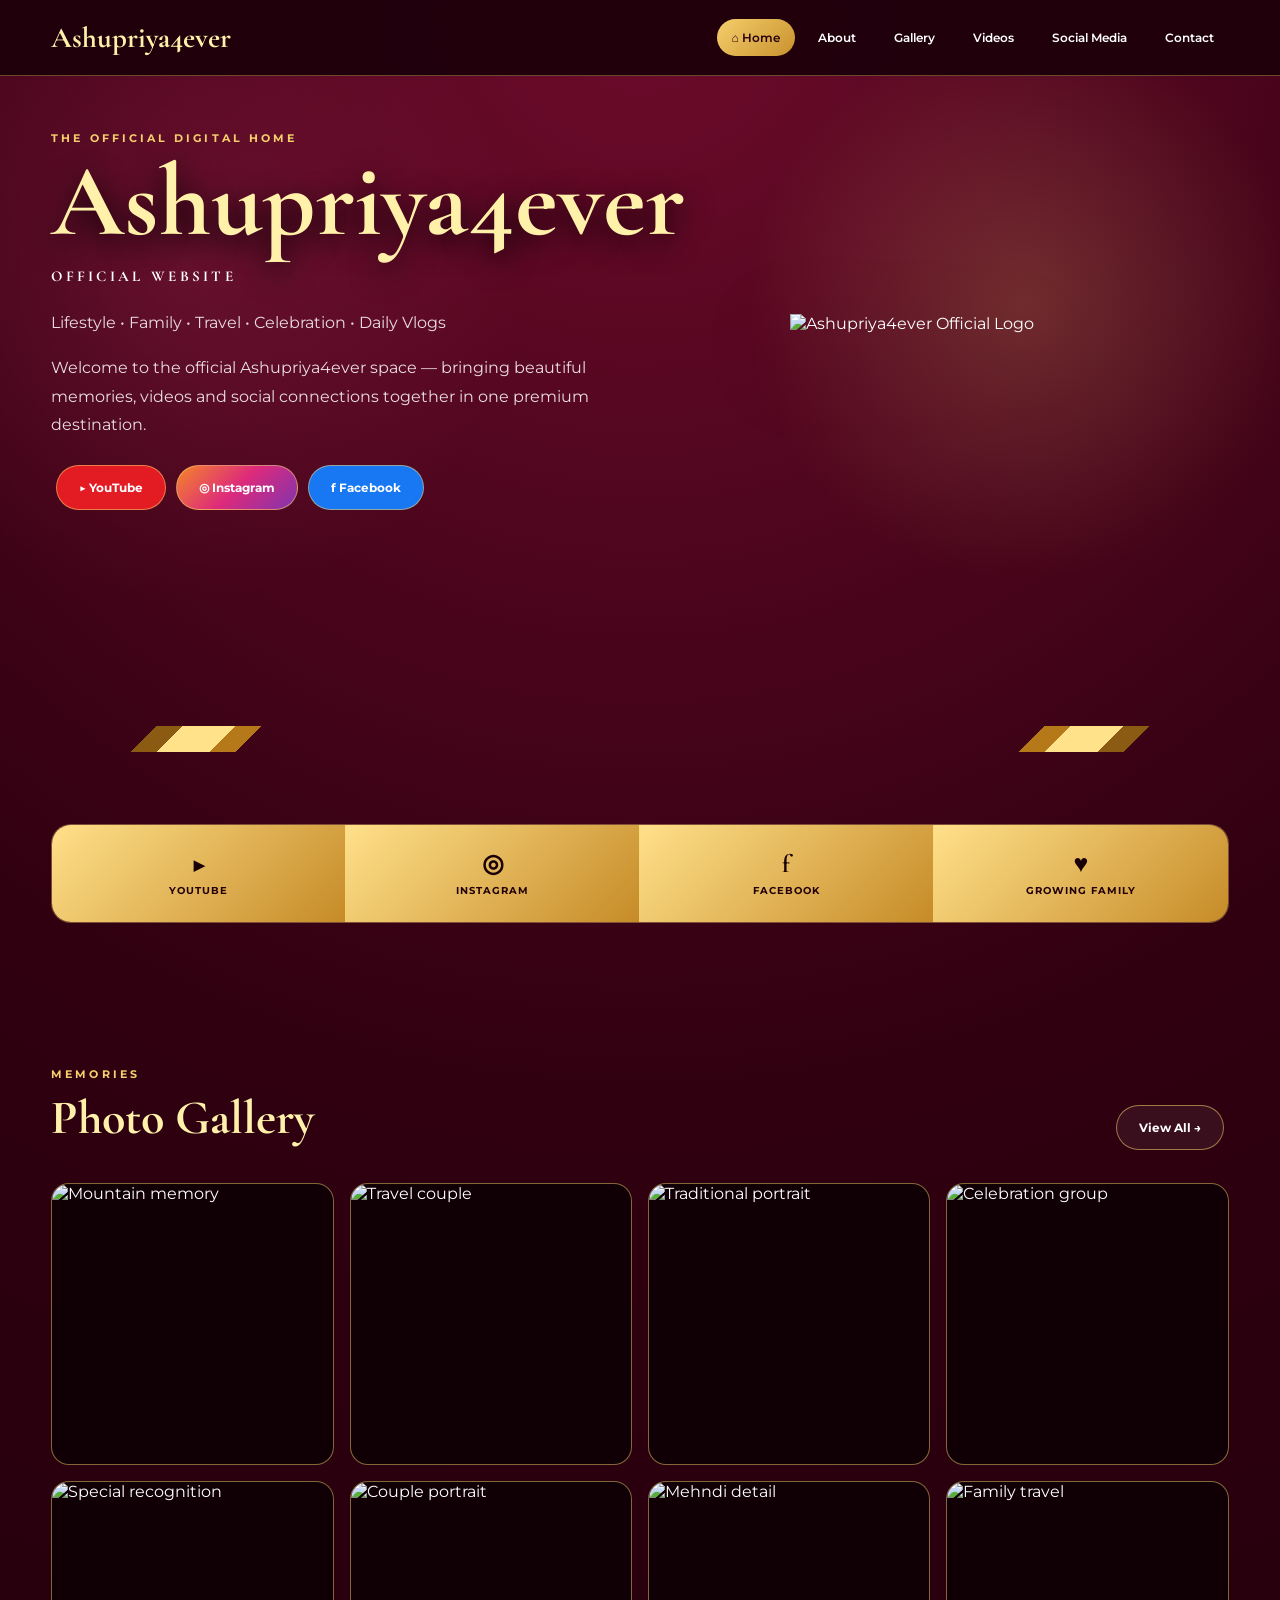
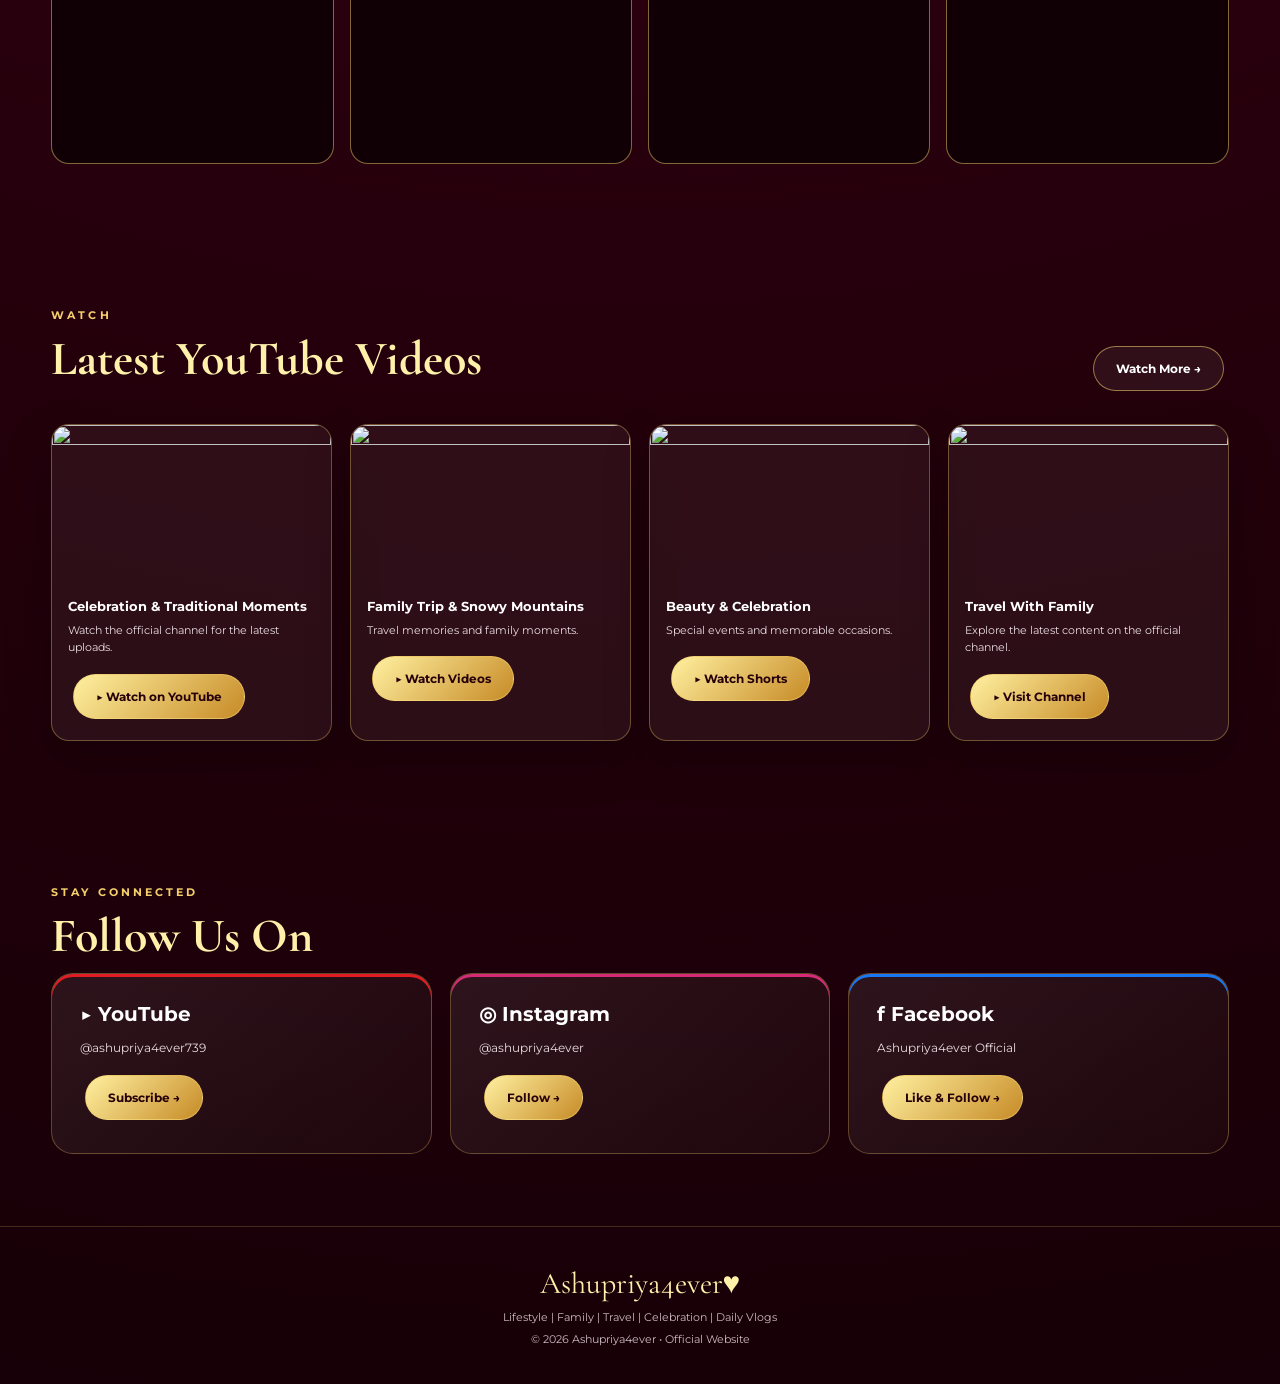
==== commit 33353027: "Add files via upload" ====
--- a/index.html
+++ b/index.html
@@ -1,96 +1,29 @@
-<!doctype html>
-<html lang="en">
-<head>
-<meta charset="utf-8">
-<meta name="viewport" content="width=device-width,initial-scale=1">
-<meta name="theme-color" content="#120b0e">
-<meta name="description" content="Ashupriya4ever — premium creator and social platform">
-<title>Ashupriya4ever — Premium Creator Platform</title>
-<style>
-:root{--bg:#090609;--card:#151016;--card2:#1d141b;--gold:#e8c46a;--gold2:#fff0b0;--text:#fff8f0;--muted:#c9b8be;--wine:#5d1636;--line:rgba(232,196,106,.22);--shadow:0 20px 60px rgba(0,0,0,.38)}
-*{box-sizing:border-box} html{scroll-behavior:smooth} body{margin:0;background:radial-gradient(circle at 10% 0%,#321426 0,#090609 35%),#090609;color:var(--text);font-family:Inter,system-ui,-apple-system,Segoe UI,sans-serif}
-a{color:inherit;text-decoration:none} button{font:inherit}
-.nav{position:sticky;top:0;z-index:20;background:rgba(9,6,9,.78);backdrop-filter:blur(16px);border-bottom:1px solid var(--line)}
-.navin{max-width:1180px;margin:auto;padding:14px 20px;display:flex;align-items:center;justify-content:space-between;gap:20px}
-.brand{display:flex;align-items:center;gap:12px;font-family:Georgia,serif;font-size:20px;font-weight:700} .brand img{width:42px;height:42px;object-fit:cover;border-radius:50%;border:1px solid var(--gold)}
-.links{display:flex;gap:18px;font-size:13px;color:#eadde0} .links a:hover{color:var(--gold)} .navcta{padding:10px 16px;border:1px solid var(--gold);border-radius:999px;color:var(--gold)}
-.hero{min-height:78vh;display:grid;place-items:center;padding:70px 20px 60px;position:relative;overflow:hidden}
-.hero:before{content:"";position:absolute;inset:0;background:linear-gradient(90deg,rgba(9,6,9,.95),rgba(9,6,9,.35),rgba(9,6,9,.92));}
-.heroimg{position:absolute;inset:0;display:grid;grid-template-columns:repeat(4,1fr);gap:8px;opacity:.23;filter:saturate(.8)} .heroimg img{width:100%;height:100%;object-fit:cover}
-.heroin{position:relative;z-index:2;max-width:1050px;text-align:center}
-.logo{width:min(420px,78vw);max-height:220px;object-fit:contain;filter:drop-shadow(0 18px 40px #000);margin-bottom:14px}
-.eyebrow{letter-spacing:4px;text-transform:uppercase;color:var(--gold);font-size:12px} h1{font:700 clamp(42px,7vw,86px)/.95 Georgia,serif;margin:12px 0;background:linear-gradient(90deg,#fff4c4,var(--gold),#fff);-webkit-background-clip:text;color:transparent}
-.lead{max-width:700px;margin:20px auto;color:#e4d7dc;font-size:18px;line-height:1.7}
-.actions{display:flex;flex-wrap:wrap;justify-content:center;gap:12px;margin-top:28px} .btn{padding:13px 20px;border-radius:999px;border:1px solid var(--line);background:#ffffff08} .btn.primary{background:linear-gradient(135deg,var(--gold),#9b6b20);color:#180d10;border:0;font-weight:800}
-.socials{display:flex;justify-content:center;gap:10px;margin-top:22px} .socials a{padding:9px 13px;border:1px solid var(--line);border-radius:999px;color:var(--gold);font-size:13px}
-.section{max-width:1180px;margin:auto;padding:82px 20px} .kicker{color:var(--gold);letter-spacing:3px;text-transform:uppercase;font-size:11px} h2{font:700 42px Georgia,serif;margin:10px 0 12px} .sub{color:var(--muted);max-width:720px;line-height:1.7}
-.grid{display:grid;grid-template-columns:repeat(4,1fr);gap:14px;margin-top:28px} .card{background:linear-gradient(180deg,#1b1219,#100b0f);border:1px solid var(--line);border-radius:20px;overflow:hidden;box-shadow:var(--shadow)} 
-.photo{width:100%;aspect-ratio:4/5;object-fit:cover;display:block;cursor:pointer;transition:.4s} .card:hover .photo{transform:scale(1.025)} .caption{padding:14px;color:#e9dfe2}
-.featuregrid{display:grid;grid-template-columns:repeat(3,1fr);gap:16px;margin-top:30px} .feature{padding:24px;border:1px solid var(--line);border-radius:20px;background:linear-gradient(145deg,#1b1118,#0f0a0e)} .icon{font-size:28px} .feature h3{margin:10px 0 8px} .feature p{color:var(--muted);line-height:1.6;font-size:14px}
-.videoGrid{display:grid;grid-template-columns:repeat(3,1fr);gap:16px;margin-top:28px} .video{padding:22px;border:1px solid var(--line);border-radius:20px;background:#140d12} .play{width:54px;height:54px;border-radius:50%;display:grid;place-items:center;background:var(--gold);color:#140d12;font-weight:900;font-size:20px}
-.stats{display:grid;grid-template-columns:repeat(4,1fr);gap:12px;margin-top:30px} .stat{text-align:center;padding:24px;border:1px solid var(--line);border-radius:18px;background:#120b10} .stat b{display:block;font:700 30px Georgia,serif;color:var(--gold)} .stat span{color:var(--muted);font-size:12px}
-.contact{display:grid;grid-template-columns:1.2fr .8fr;gap:20px} form{display:grid;gap:12px} input,textarea{width:100%;background:#0d080c;border:1px solid var(--line);color:white;padding:14px;border-radius:12px} textarea{min-height:130px;resize:vertical}
-.footer{border-top:1px solid var(--line);padding:30px 20px;color:var(--muted);text-align:center} .gold{color:var(--gold)}
-.modal{position:fixed;inset:0;background:rgba(0,0,0,.88);display:none;place-items:center;z-index:50;padding:20px} .modal.open{display:grid} .modal img{max-width:95vw;max-height:88vh;object-fit:contain;border-radius:14px} .close{position:fixed;top:18px;right:20px;font-size:32px;color:white;cursor:pointer}
-@media(max-width:850px){.links{display:none}.grid{grid-template-columns:repeat(2,1fr)}.featuregrid,.videoGrid{grid-template-columns:1fr}.stats{grid-template-columns:repeat(2,1fr)}.contact{grid-template-columns:1fr}.heroimg{grid-template-columns:repeat(2,1fr)}}
-@media(max-width:520px){.grid{grid-template-columns:1fr 1fr;gap:9px}h2{font-size:34px}.section{padding:58px 16px}}
-</style>
-</head>
+<!doctype html><html lang="en"><head>
+<meta charset="utf-8"><meta name="viewport" content="width=device-width,initial-scale=1">
+<meta name="theme-color" content="#300010"><link rel="icon" href="assets/favicon.png"><title>Ashupriya4ever | Official Website</title><link rel="stylesheet" href="style.css"></head>
 <body>
-<header class="nav"><div class="navin">
-<a class="brand" href="#"><img src="assets/ashupriya4ever-logo.png" alt="Ashupriya4ever logo">Ashupriya4ever</a>
-<nav class="links"><a href="#home">Home</a><a href="#about">About</a><a href="#gallery">Gallery</a><a href="#videos">Videos</a><a href="#connect">Connect</a></nav>
-<a class="navcta" href="https://youtube.com/@ashupriya4ever739" target="_blank">YouTube ↗</a>
-</div></header>
-
-<section class="hero" id="home">
-<div class="heroimg"><img src="assets/photos/ashupriya-1.jpg" alt="Ashupriya4ever photo"><img src="assets/photos/ashupriya-2.jpg" alt="Ashupriya4ever photo"><img src="assets/photos/ashupriya-3.jpg" alt="Ashupriya4ever photo"><img src="assets/photos/ashupriya-4.jpg" alt="Ashupriya4ever photo"></div>
-<div class="heroin">
-<img class="logo" src="assets/ashupriya4ever-logo.png" alt="Ashupriya4ever premium logo">
-<div class="eyebrow">Official Creator • Lifestyle • Memories</div>
-<h1>Ashupriya4ever</h1>
-<p class="lead">A premium online home for photos, videos, stories, celebrations and social moments — designed to grow into a complete creator platform.</p>
-<div class="actions"><a class="btn primary" href="#gallery">Explore Gallery</a><a class="btn" href="https://youtube.com/@ashupriya4ever739" target="_blank">Watch on YouTube</a><a class="btn" href="#connect">Connect With Us</a></div>
-<div class="socials"><a href="https://www.instagram.com/ashupriya4ever/" target="_blank">Instagram</a><a href="https://www.facebook.com/share/18zzx9UyUu/" target="_blank">Facebook</a><a href="https://youtube.com/@ashupriya4ever739" target="_blank">YouTube</a></div>
-</div></section>
-
-<section class="section" id="about"><div class="kicker">Built for the future</div><h2>One premium place for everything</h2><p class="sub">This version is designed as a scalable online platform. New pages, content, campaigns, videos, events, products, collaborations and contact features can be added later without changing the overall look.</p>
-<div class="featuregrid">
-<div class="feature"><div class="icon">✨</div><h3>Premium Brand Look</h3><p>Luxury gold, wine and black visual identity with mobile-first responsive layout.</p></div>
-<div class="feature"><div class="icon">🎬</div><h3>Video Ready</h3><p>Dedicated YouTube, Shorts and future video sections with direct social buttons.</p></div>
-<div class="feature"><div class="icon">🖼️</div><h3>Smart Gallery</h3><p>Large photos, category-ready structure and click-to-view lightbox experience.</p></div>
-<div class="feature"><div class="icon">📱</div><h3>Social Hub</h3><p>Instagram, Facebook and YouTube links in one clean destination.</p></div>
-<div class="feature"><div class="icon">📝</div><h3>Blog / Stories</h3><p>Ready space for articles, travel stories, celebrations, updates and announcements.</p></div>
-<div class="feature"><div class="icon">💌</div><h3>Contact & Enquiry</h3><p>Ready structure for enquiries, collaborations, WhatsApp, email and future forms.</p></div>
-</div>
-</section>
-
-<section class="section" id="gallery"><div class="kicker">Visual journal</div><h2>Featured Gallery</h2><p class="sub">Your latest photos are included directly in this preview. Tap any image to open it large.</p>
-<div class="grid"><div class="card"><img class="photo" src="assets/photos/ashupriya-1.jpg" alt="Ashupriya4ever gallery photo 1" onclick="openImg(this.src)"><div class="caption">Memory #01 · Ashupriya4ever</div></div><div class="card"><img class="photo" src="assets/photos/ashupriya-2.jpg" alt="Ashupriya4ever gallery photo 2" onclick="openImg(this.src)"><div class="caption">Memory #02 · Ashupriya4ever</div></div><div class="card"><img class="photo" src="assets/photos/ashupriya-3.jpg" alt="Ashupriya4ever gallery photo 3" onclick="openImg(this.src)"><div class="caption">Memory #03 · Ashupriya4ever</div></div><div class="card"><img class="photo" src="assets/photos/ashupriya-4.jpg" alt="Ashupriya4ever gallery photo 4" onclick="openImg(this.src)"><div class="caption">Memory #04 · Ashupriya4ever</div></div><div class="card"><img class="photo" src="assets/photos/ashupriya-5.jpg" alt="Ashupriya4ever gallery photo 5" onclick="openImg(this.src)"><div class="caption">Memory #05 · Ashupriya4ever</div></div><div class="card"><img class="photo" src="assets/photos/ashupriya-6.jpg" alt="Ashupriya4ever gallery photo 6" onclick="openImg(this.src)"><div class="caption">Memory #06 · Ashupriya4ever</div></div><div class="card"><img class="photo" src="assets/photos/ashupriya-7.jpg" alt="Ashupriya4ever gallery photo 7" onclick="openImg(this.src)"><div class="caption">Memory #07 · Ashupriya4ever</div></div><div class="card"><img class="photo" src="assets/photos/ashupriya-8.jpg" alt="Ashupriya4ever gallery photo 8" onclick="openImg(this.src)"><div class="caption">Memory #08 · Ashupriya4ever</div></div></div></section>
-
-<section class="section" id="videos"><div class="kicker">Watch & follow</div><h2>Video & Social Studio</h2><p class="sub">The structure is ready for YouTube videos, Shorts, reels, live sessions and future embedded content.</p>
-<div class="videoGrid">
-<div class="video"><div class="play">▶</div><h3>YouTube Channel</h3><p class="sub">Open the complete channel and latest uploads.</p><a class="gold" href="https://youtube.com/@ashupriya4ever739" target="_blank">Open Channel →</a></div>
-<div class="video"><div class="play">▶</div><h3>YouTube Shorts</h3><p class="sub">A dedicated place for short-form videos and viral moments.</p><a class="gold" href="https://www.youtube.com/@ashupriya4ever739/shorts" target="_blank">Open Shorts →</a></div>
-<div class="video"><div class="play">◎</div><h3>Instagram</h3><p class="sub">Connect the visual feed and future reels directly.</p><a class="gold" href="https://www.instagram.com/ashupriya4ever/" target="_blank">Open Instagram →</a></div>
-</div>
-</section>
-
-<section class="section"><div class="kicker">Platform roadmap</div><h2>Ready to add next</h2><div class="stats">
-<div class="stat"><b>01</b><span>Blog & Stories</span></div><div class="stat"><b>02</b><span>Events Calendar</span></div><div class="stat"><b>03</b><span>Newsletter</span></div><div class="stat"><b>04</b><span>Shop / Products</span></div>
-<div class="stat"><b>05</b><span>Collaboration Form</span></div><div class="stat"><b>06</b><span>Member Area</span></div><div class="stat"><b>07</b><span>Analytics</span></div><div class="stat"><b>08</b><span>Admin CMS</span></div>
-</div></section>
-
-<section class="section" id="connect"><div class="kicker">Stay connected</div><h2>Connect with Ashupriya4ever</h2><div class="contact">
-<div class="feature"><h3>Social Links</h3><p class="sub">Use the buttons below to visit the official social profiles.</p><div class="actions" style="justify-content:flex-start"><a class="btn primary" href="https://youtube.com/@ashupriya4ever739" target="_blank">YouTube</a><a class="btn" href="https://www.instagram.com/ashupriya4ever/" target="_blank">Instagram</a><a class="btn" href="https://www.facebook.com/share/18zzx9UyUu/" target="_blank">Facebook</a></div></div>
-<div class="feature"><h3>Future Enquiry Form</h3><form onsubmit="event.preventDefault();alert('Demo form — connect this to email/Formspree/Google Forms/CMS later.');"><input placeholder="Your Name"><input type="email" placeholder="Email"><textarea placeholder="Message / Collaboration"></textarea><button class="btn primary" type="submit">Send Enquiry</button></form></div>
-</div></section>
-
-<footer class="footer">© 2026 <span class="gold">Ashupriya4ever</span> · Premium Creator Platform · Built to grow</footer>
-<div class="modal" id="modal" onclick="closeImg()"><span class="close">×</span><img id="modalImg" alt="Expanded gallery image"></div>
-<script>
-function openImg(src){document.getElementById('modalImg').src=src;document.getElementById('modal').classList.add('open')}
-function closeImg(){document.getElementById('modal').classList.remove('open')}
-document.addEventListener('keydown',e=>{if(e.key==='Escape')closeImg()})
-</script>
+<nav><a class="brand" href="index.html">Ashupriya4ever</a><div class="navlinks">
+<a class="active" href="index.html">⌂ Home</a><a href="about.html">About</a><a href="gallery.html">Gallery</a><a href="videos.html">Videos</a><a href="#social">Social Media</a><a href="contact.html">Contact</a></div></nav>
+<header class="hero"><div class="wrap hero-grid"><div class="hero-copy"><div class="eyebrow">The Official Digital Home</div><h1>Ashupriya4ever</h1><h2>OFFICIAL WEBSITE</h2><p>Lifestyle • Family • Travel • Celebration • Daily Vlogs</p><p>Welcome to the official Ashupriya4ever space — bringing beautiful memories, videos and social connections together in one premium destination.</p>
+<div class="social-buttons"><a class="btn yt" href="https://www.youtube.com/@ashupriya4ever739" target="_blank">▶ YouTube</a><a class="btn ig" href="https://www.instagram.com/ashupriya4ever/" target="_blank">◎ Instagram</a><a class="btn fb" href="https://www.facebook.com/share/18zzx9UyUu/" target="_blank">f Facebook</a></div></div>
+<div class="logo-card"><img src="assets/ashupriya4ever-logo.png" alt="Ashupriya4ever Official Logo"></div></div></header>
+<div class="gold-wave"></div>
+<section><div class="wrap"><div class="stats"><div class="stat"><b>▶</b><span>YouTube</span></div><div class="stat"><b>◎</b><span>Instagram</span></div><div class="stat"><b>f</b><span>Facebook</span></div><div class="stat"><b>♥</b><span>Growing Family</span></div></div></div></section>
+<section><div class="wrap"><div class="section-head"><div><div class="kicker">Memories</div><h2>Photo Gallery</h2></div><a class="btn ghost" href="gallery.html">View All →</a></div>
+<div class="gallery-grid">
+<a href="gallery.html"><img src="assets/photos/ashupriya-1.jpg" alt="Mountain memory"></a><a href="gallery.html"><img src="assets/photos/ashupriya-2.jpg" alt="Travel couple"></a><a href="gallery.html"><img src="assets/photos/ashupriya-3.jpg" alt="Traditional portrait"></a><a href="gallery.html"><img src="assets/photos/ashupriya-4.jpg" alt="Celebration group"></a><a href="gallery.html"><img src="assets/photos/ashupriya-5.jpg" alt="Special recognition"></a><a href="gallery.html"><img src="assets/photos/ashupriya-6.jpg" alt="Couple portrait"></a><a href="gallery.html"><img src="assets/photos/ashupriya-7.jpg" alt="Mehndi detail"></a><a href="gallery.html"><img src="assets/photos/ashupriya-8.jpg" alt="Family travel"></a>
+</div></div></section>
+<section><div class="wrap"><div class="section-head"><div><div class="kicker">Watch</div><h2>Latest YouTube Videos</h2></div><a class="btn ghost" href="https://www.youtube.com/@ashupriya4ever739/videos" target="_blank">Watch More →</a></div>
+<div class="video-grid">
+<div class="video-card"><img src="assets/photos/ashupriya-3.jpg"><div class="body"><h3>Celebration & Traditional Moments</h3><p>Watch the official channel for the latest uploads.</p><a class="goldlink btn primary" href="https://www.youtube.com/@ashupriya4ever739/videos" target="_blank">▶ Watch on YouTube</a></div></div>
+<div class="video-card"><img src="assets/photos/ashupriya-1.jpg"><div class="body"><h3>Family Trip & Snowy Mountains</h3><p>Travel memories and family moments.</p><a class="goldlink btn primary" href="https://www.youtube.com/@ashupriya4ever739/videos" target="_blank">▶ Watch Videos</a></div></div>
+<div class="video-card"><img src="assets/photos/ashupriya-4.jpg"><div class="body"><h3>Beauty & Celebration</h3><p>Special events and memorable occasions.</p><a class="goldlink btn primary" href="https://www.youtube.com/@ashupriya4ever739/shorts" target="_blank">▶ Watch Shorts</a></div></div>
+<div class="video-card"><img src="assets/photos/ashupriya-2.jpg"><div class="body"><h3>Travel With Family</h3><p>Explore the latest content on the official channel.</p><a class="goldlink btn primary" href="https://www.youtube.com/@ashupriya4ever739" target="_blank">▶ Visit Channel</a></div></div>
+</div></div></section>
+<section id="social"><div class="wrap"><div class="kicker">Stay Connected</div><h2>Follow Us On</h2><div class="social-grid">
+<div class="social-card yt"><h3>▶ YouTube</h3><p>@ashupriya4ever739</p><a class="btn primary" href="https://www.youtube.com/@ashupriya4ever739?sub_confirmation=1" target="_blank">Subscribe →</a></div>
+<div class="social-card ig"><h3>◎ Instagram</h3><p>@ashupriya4ever</p><a class="btn primary" href="https://www.instagram.com/ashupriya4ever/" target="_blank">Follow →</a></div>
+<div class="social-card fb"><h3>f Facebook</h3><p>Ashupriya4ever Official</p><a class="btn primary" href="https://www.facebook.com/share/18zzx9UyUu/" target="_blank">Like & Follow →</a></div>
+</div></div></section>
+<footer><div class="footerbrand">Ashupriya4ever♥</div><div>Lifestyle | Family | Travel | Celebration | Daily Vlogs</div><div style="margin-top:8px">© 2026 Ashupriya4ever • Official Website</div></footer>
 </body></html>
--- a/style.css
+++ b/style.css
@@ -0,0 +1,22 @@
+
+@import url('https://fonts.googleapis.com/css2?family=Cormorant+Garamond:wght@500;600;700&family=Montserrat:wght@400;500;600;700&display=swap');
+:root{--wine:#300010;--wine2:#5d0825;--gold:#f4cf6b;--gold2:#fff0aa;--cream:#fff8ee;--text:#fff;--muted:#eadce2}
+*{box-sizing:border-box}html{scroll-behavior:smooth}body{margin:0;background:radial-gradient(circle at 50% 0,#6d0b2b 0,#300010 36%,#170007 100%);color:var(--text);font-family:Montserrat,Arial,sans-serif}
+a{text-decoration:none;color:inherit}.wrap{width:min(1180px,92%);margin:auto}
+nav{position:sticky;top:0;z-index:50;height:76px;display:flex;align-items:center;justify-content:space-between;padding:0 4%;background:rgba(28,0,10,.92);backdrop-filter:blur(16px);border-bottom:1px solid rgba(244,207,107,.35)}
+.brand{font-family:"Cormorant Garamond",serif;font-size:29px;font-weight:700;color:var(--gold2);white-space:nowrap}.navlinks{display:flex;gap:8px;align-items:center}.navlinks a{padding:11px 15px;border-radius:22px;font-size:12px;font-weight:600}.navlinks a:hover,.navlinks a.active{background:linear-gradient(135deg,var(--gold),#c9912e);color:#28000c}
+.hero{position:relative;min-height:650px;padding:55px 0 70px;overflow:hidden}.hero:before{content:"";position:absolute;inset:0;background:radial-gradient(circle at 80% 35%,rgba(255,220,120,.18),transparent 25%),radial-gradient(circle at 15% 30%,rgba(255,90,150,.12),transparent 28%);pointer-events:none}
+.hero-grid{display:grid;grid-template-columns:1fr 1.05fr;gap:55px;align-items:center;position:relative;z-index:2}.hero-copy{text-align:left}.eyebrow,.kicker{font-size:11px;letter-spacing:.28em;text-transform:uppercase;color:var(--gold);font-weight:700}.hero h1{font-family:"Cormorant Garamond",serif;font-size:clamp(55px,8vw,105px);line-height:.8;margin:16px 0;color:var(--gold2);text-shadow:0 8px 30px #000}.hero h2{font-size:15px;letter-spacing:.22em;margin:24px 0;color:#fff}.hero p{line-height:1.8;color:var(--muted);max-width:620px}.logo-card{display:flex;justify-content:center;align-items:center}.logo-card img{width:min(390px,78vw);max-height:420px;object-fit:contain;filter:drop-shadow(0 24px 40px rgba(0,0,0,.55))}
+.btn{display:inline-flex;align-items:center;justify-content:center;gap:8px;padding:14px 22px;border-radius:30px;font-size:12px;font-weight:700;border:1px solid rgba(244,207,107,.55);transition:.25s;margin:5px}.btn.primary{background:linear-gradient(135deg,#fff0a0,#c78b27);color:#260009}.btn.ghost{background:rgba(255,255,255,.06);color:#fff}.btn:hover{transform:translateY(-2px);box-shadow:0 12px 30px rgba(0,0,0,.3)}
+.social-buttons{display:flex;flex-wrap:wrap;margin-top:20px}.social-buttons .yt{background:#e31b23}.social-buttons .ig{background:linear-gradient(135deg,#f58529,#dd2a7b,#8134af)}.social-buttons .fb{background:#1877f2}
+.gold-wave{height:26px;background:linear-gradient(135deg,transparent 0 12%,#8b5a13 12% 14%,#ffe28a 14% 18%,#b57919 18% 20%,transparent 20% 80%,#b57919 80% 82%,#ffe28a 82% 86%,#8b5a13 86% 88%,transparent 88%)}
+section{padding:72px 0}.section-head{display:flex;justify-content:space-between;align-items:end;gap:20px;margin-bottom:28px}.section-head h2,h2{font-family:"Cormorant Garamond",serif;font-size:48px;margin:8px 0;color:var(--gold2)}.lead{color:var(--muted);line-height:1.8;max-width:760px}
+.stats{display:grid;grid-template-columns:repeat(4,1fr);border:1px solid rgba(244,207,107,.35);border-radius:20px;overflow:hidden;background:rgba(255,255,255,.04)}.stat{text-align:center;padding:24px 12px;border-right:1px solid rgba(244,207,107,.22)}.stat:last-child{border:0}.stat b{display:block;font-family:"Cormorant Garamond";font-size:25px;color:#190008}.stat{background:linear-gradient(135deg,#ffe08a,#c68b28);color:#210008}.stat span{font-size:10px;font-weight:700;text-transform:uppercase;letter-spacing:.1em}
+.gallery-grid{display:grid;grid-template-columns:repeat(4,1fr);gap:16px}.gallery-grid a{display:block;aspect-ratio:1;overflow:hidden;border-radius:18px;border:1px solid rgba(244,207,107,.5);background:#100006}.gallery-grid img{width:100%;height:100%;object-fit:cover;transition:.45s}.gallery-grid a:hover img{transform:scale(1.07)}
+.video-grid{display:grid;grid-template-columns:repeat(4,1fr);gap:18px}.video-card{overflow:hidden;border-radius:18px;border:1px solid rgba(244,207,107,.35);background:rgba(255,255,255,.055);box-shadow:0 18px 45px rgba(0,0,0,.25)}.video-card img{width:100%;aspect-ratio:16/9;object-fit:cover}.video-card .body{padding:16px}.video-card h3{font-size:13px;margin:0 0 8px}.video-card p{font-size:11px;color:var(--muted);line-height:1.6;margin:0 0 12px}
+.social-grid{display:grid;grid-template-columns:repeat(3,1fr);gap:18px}.social-card{padding:28px;border-radius:22px;border:1px solid rgba(244,207,107,.3);background:linear-gradient(135deg,rgba(255,255,255,.08),rgba(255,255,255,.025))}.social-card h3{margin:0 0 8px;font-size:20px}.social-card p{color:var(--muted);font-size:12px;line-height:1.7}.social-card.yt{box-shadow:inset 0 3px #e31b23}.social-card.ig{box-shadow:inset 0 3px #d62976}.social-card.fb{box-shadow:inset 0 3px #1877f2}
+footer{padding:38px 0;text-align:center;border-top:1px solid rgba(244,207,107,.2);color:#cbbac1;font-size:11px}.footerbrand{font-family:"Cormorant Garamond";font-size:30px;color:var(--gold2);margin-bottom:8px}
+.page-top{padding-top:80px}.real-gallery{columns:3 260px;column-gap:18px}.real-gallery figure{break-inside:avoid;margin:0 0 18px;overflow:hidden;border-radius:20px;background:#16040d;border:1px solid rgba(244,207,107,.35)}.real-gallery img{width:100%;display:block}.real-gallery figcaption{padding:13px;color:#fff;font-size:11px;letter-spacing:.08em;text-transform:uppercase}
+.video-frame{overflow:hidden;border-radius:24px;border:1px solid rgba(244,207,107,.4);background:#000}.video-frame iframe{display:block;width:100%;aspect-ratio:16/9;border:0}.center{text-align:center;margin-top:22px}
+@media(max-width:850px){nav{height:auto;min-height:70px;flex-wrap:wrap;padding:12px 4%;gap:8px}.navlinks{overflow:auto;width:100%;justify-content:flex-start}.hero-grid{grid-template-columns:1fr;text-align:center}.hero-copy{text-align:center}.hero p{margin-left:auto;margin-right:auto}.social-buttons{justify-content:center}.stats{grid-template-columns:repeat(2,1fr)}.stat:nth-child(2){border-right:0}.gallery-grid{grid-template-columns:repeat(2,1fr)}.video-grid{grid-template-columns:repeat(2,1fr)}.social-grid{grid-template-columns:1fr}.section-head{display:block}}
+@media(max-width:520px){.hero{padding-top:35px}.hero h1{font-size:58px}.gallery-grid,.video-grid{grid-template-columns:1fr}.stats{grid-template-columns:1fr}.stat{border-right:0;border-bottom:1px solid rgba(244,207,107,.22)}.stat:last-child{border-bottom:0}.real-gallery{columns:1}}
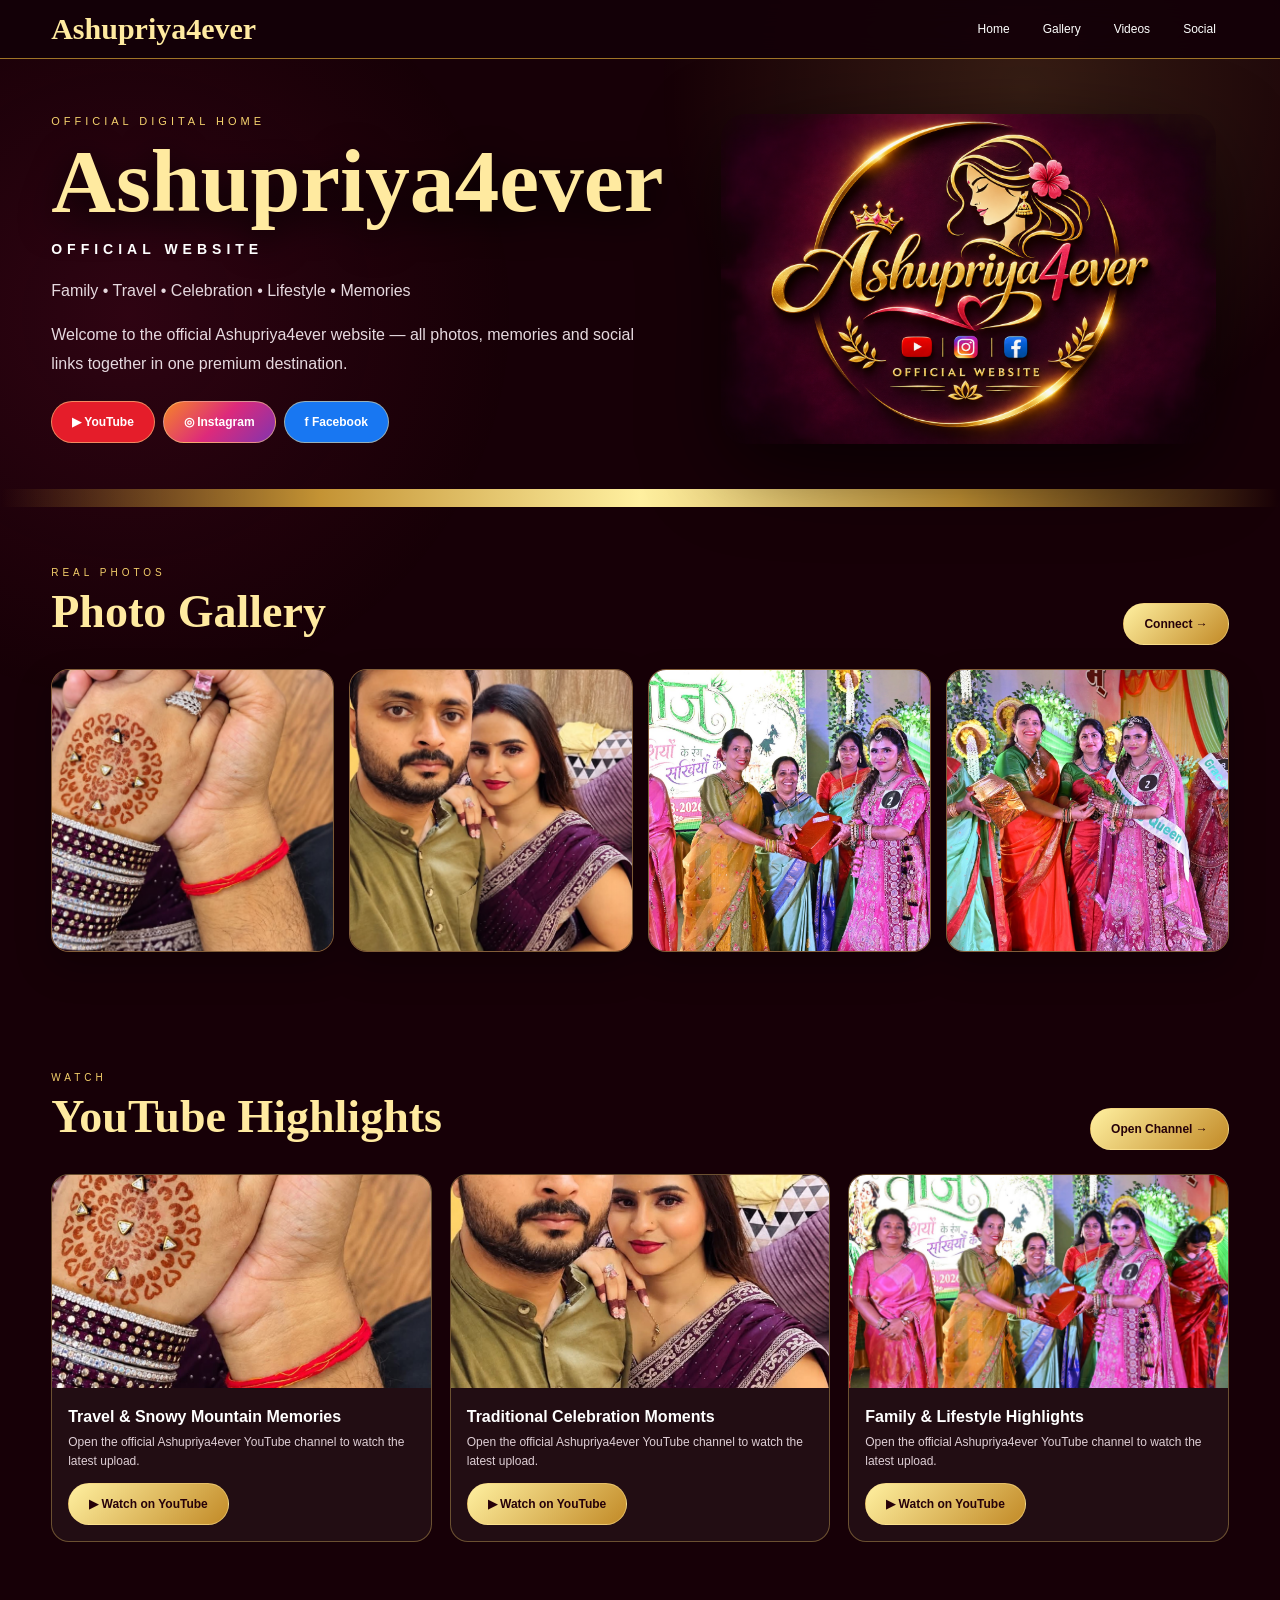
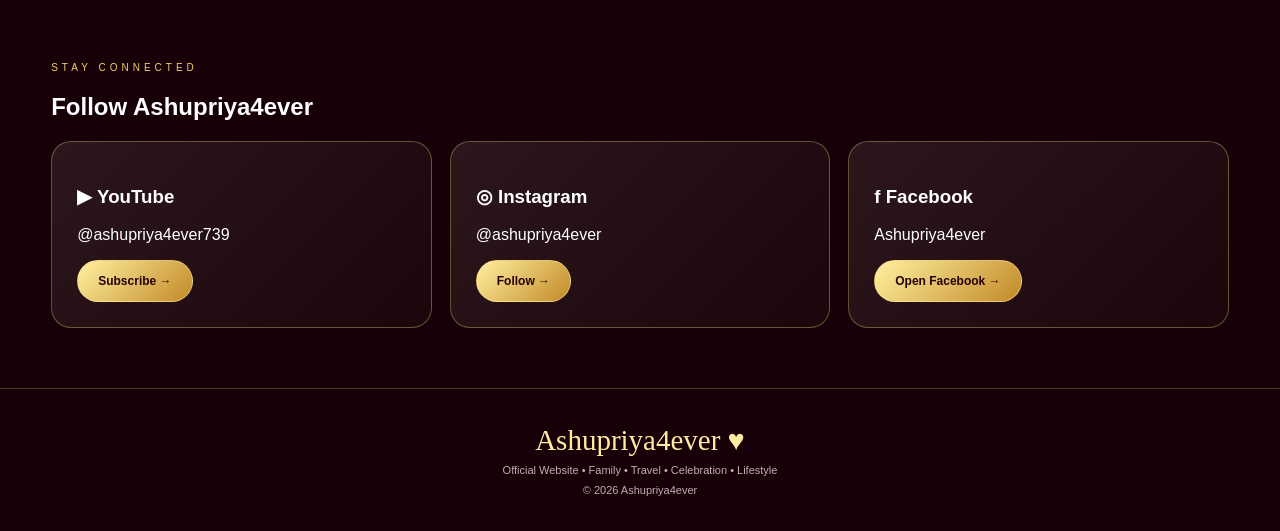
==== commit 073bcf4d: "Add files via upload" ====
--- a/index.html
+++ b/index.html
@@ -1,29 +1,36 @@
-<!doctype html><html lang="en"><head>
-<meta charset="utf-8"><meta name="viewport" content="width=device-width,initial-scale=1">
-<meta name="theme-color" content="#300010"><link rel="icon" href="assets/favicon.png"><title>Ashupriya4ever | Official Website</title><link rel="stylesheet" href="style.css"></head>
-<body>
-<nav><a class="brand" href="index.html">Ashupriya4ever</a><div class="navlinks">
-<a class="active" href="index.html">⌂ Home</a><a href="about.html">About</a><a href="gallery.html">Gallery</a><a href="videos.html">Videos</a><a href="#social">Social Media</a><a href="contact.html">Contact</a></div></nav>
-<header class="hero"><div class="wrap hero-grid"><div class="hero-copy"><div class="eyebrow">The Official Digital Home</div><h1>Ashupriya4ever</h1><h2>OFFICIAL WEBSITE</h2><p>Lifestyle • Family • Travel • Celebration • Daily Vlogs</p><p>Welcome to the official Ashupriya4ever space — bringing beautiful memories, videos and social connections together in one premium destination.</p>
-<div class="social-buttons"><a class="btn yt" href="https://www.youtube.com/@ashupriya4ever739" target="_blank">▶ YouTube</a><a class="btn ig" href="https://www.instagram.com/ashupriya4ever/" target="_blank">◎ Instagram</a><a class="btn fb" href="https://www.facebook.com/share/18zzx9UyUu/" target="_blank">f Facebook</a></div></div>
-<div class="logo-card"><img src="assets/ashupriya4ever-logo.png" alt="Ashupriya4ever Official Logo"></div></div></header>
-<div class="gold-wave"></div>
-<section><div class="wrap"><div class="stats"><div class="stat"><b>▶</b><span>YouTube</span></div><div class="stat"><b>◎</b><span>Instagram</span></div><div class="stat"><b>f</b><span>Facebook</span></div><div class="stat"><b>♥</b><span>Growing Family</span></div></div></div></section>
-<section><div class="wrap"><div class="section-head"><div><div class="kicker">Memories</div><h2>Photo Gallery</h2></div><a class="btn ghost" href="gallery.html">View All →</a></div>
-<div class="gallery-grid">
-<a href="gallery.html"><img src="assets/photos/ashupriya-1.jpg" alt="Mountain memory"></a><a href="gallery.html"><img src="assets/photos/ashupriya-2.jpg" alt="Travel couple"></a><a href="gallery.html"><img src="assets/photos/ashupriya-3.jpg" alt="Traditional portrait"></a><a href="gallery.html"><img src="assets/photos/ashupriya-4.jpg" alt="Celebration group"></a><a href="gallery.html"><img src="assets/photos/ashupriya-5.jpg" alt="Special recognition"></a><a href="gallery.html"><img src="assets/photos/ashupriya-6.jpg" alt="Couple portrait"></a><a href="gallery.html"><img src="assets/photos/ashupriya-7.jpg" alt="Mehndi detail"></a><a href="gallery.html"><img src="assets/photos/ashupriya-8.jpg" alt="Family travel"></a>
+<!doctype html><html><head><meta charset="utf-8"><meta name="viewport" content="width=device-width,initial-scale=1">
+<title>Ashupriya4ever — Official Website</title><style>
+*{box-sizing:border-box}html{scroll-behavior:smooth}body{margin:0;background:#170007;color:#fff;font-family:Arial,Helvetica,sans-serif}
+body:before{content:"";position:fixed;inset:0;pointer-events:none;background:radial-gradient(circle at 80% 10%,rgba(255,210,100,.14),transparent 28%),radial-gradient(circle at 10% 35%,rgba(220,30,100,.12),transparent 30%);z-index:-1}
+a{text-decoration:none;color:inherit}.wrap{width:min(1180px,92%);margin:auto}
+nav{position:sticky;top:0;z-index:20;background:rgba(20,0,8,.94);backdrop-filter:blur(14px);border-bottom:1px solid #9f7427;padding:12px 4%;display:flex;align-items:center;justify-content:space-between;gap:12px}
+.brand{font-family:Georgia,serif;font-size:30px;font-weight:700;color:#ffeaa0}.nav{display:flex;gap:7px;flex-wrap:wrap;justify-content:flex-end}.nav a{font-size:12px;padding:9px 13px;border-radius:20px}.nav a:hover{background:#e8bd55;color:#23000a}
+.hero{padding:55px 0 45px}.hero-grid{display:grid;grid-template-columns:1fr 1fr;gap:45px;align-items:center}.eyebrow{font-size:11px;letter-spacing:4px;color:#f6d36e;text-transform:uppercase}.hero h1{font-family:Georgia,serif;font-size:clamp(54px,7vw,92px);line-height:.88;color:#ffeaa0;margin:15px 0;text-shadow:0 10px 35px #000}.hero h2{letter-spacing:5px;font-size:14px;margin:20px 0;color:#fff}.hero p{color:#e6d9df;line-height:1.8;max-width:610px}.buttons{display:flex;flex-wrap:wrap;gap:8px;margin-top:22px}.btn{padding:13px 20px;border-radius:28px;font-weight:700;font-size:12px;border:1px solid rgba(255,225,140,.55);display:inline-block}.yt{background:#e51d2a}.ig{background:linear-gradient(135deg,#f58529,#dd2a7b,#8134af)}.fb{background:#1877f2}.gold{background:linear-gradient(135deg,#fff0a0,#c28a27);color:#260009}
+.logo-wrap{display:flex;justify-content:center;align-items:center}.logo{width:min(520px,95%);max-height:500px;object-fit:contain;filter:drop-shadow(0 25px 40px rgba(0,0,0,.65));border-radius:24px}
+.ribbon{height:18px;background:linear-gradient(90deg,transparent,#c49334,#fff0a0,#c49334,transparent)}
+section{padding:60px 0}.head{display:flex;justify-content:space-between;align-items:end;margin-bottom:24px}.kicker{font-size:10px;letter-spacing:4px;color:#f4cf6b;text-transform:uppercase}.head h2{font-family:Georgia,serif;font-size:46px;color:#ffeaa0;margin:7px 0}.gallery{display:grid;grid-template-columns:repeat(4,1fr);gap:15px}.card{border:1px solid rgba(244,207,107,.45);border-radius:18px;overflow:hidden;background:#24000e;box-shadow:0 16px 35px rgba(0,0,0,.25)}.card img{width:100%;aspect-ratio:1/1;object-fit:cover;display:block;transition:.35s}.card:hover img{transform:scale(1.04)}
+.video-grid{display:grid;grid-template-columns:repeat(3,1fr);gap:18px}.video{overflow:hidden;border:1px solid rgba(244,207,107,.35);border-radius:18px;background:rgba(255,255,255,.05)}.video img{width:100%;aspect-ratio:16/9;object-fit:cover}.video div{padding:16px}.video h3{font-size:16px;margin:0 0 7px}.video p{font-size:12px;line-height:1.6;color:#dfcfd6;margin:0 0 12px}
+.social{display:grid;grid-template-columns:repeat(3,1fr);gap:18px}.social-box{padding:25px;border-radius:20px;border:1px solid rgba(244,207,107,.35);background:linear-gradient(135deg,rgba(255,255,255,.09),rgba(255,255,255,.025))}
+footer{text-align:center;padding:35px 0;border-top:1px solid rgba(244,207,107,.25);color:#bfaeb5;font-size:11px}.footer-brand{font-family:Georgia,serif;font-size:29px;color:#ffeaa0;margin-bottom:7px}
+@media(max-width:850px){.hero-grid{grid-template-columns:1fr;text-align:center}.hero p{margin-left:auto;margin-right:auto}.buttons{justify-content:center}.gallery{grid-template-columns:repeat(2,1fr)}.video-grid{grid-template-columns:1fr 1fr}.social{grid-template-columns:1fr}.nav{width:100%;justify-content:center}nav{flex-wrap:wrap;justify-content:center}}
+@media(max-width:520px){.gallery,.video-grid{grid-template-columns:1fr}.head{display:block}.head h2{font-size:38px}.hero h1{font-size:57px}}
+</style></head><body>
+<nav><div class="brand">Ashupriya4ever</div><div class="nav"><a href="#home">Home</a><a href="#gallery">Gallery</a><a href="#videos">Videos</a><a href="#social">Social</a></div></nav>
+<header class="hero" id="home"><div class="wrap hero-grid"><div><div class="eyebrow">Official Digital Home</div><h1>Ashupriya4ever</h1><h2>OFFICIAL WEBSITE</h2><p>Family • Travel • Celebration • Lifestyle • Memories</p><p>Welcome to the official Ashupriya4ever website — all photos, memories and social links together in one premium destination.</p>
+<div class="buttons"><a class="btn yt" href="https://www.youtube.com/@ashupriya4ever739" target="_blank">▶ YouTube</a><a class="btn ig" href="https://www.instagram.com/ashupriya4ever/" target="_blank">◎ Instagram</a><a class="btn fb" href="https://www.facebook.com/share/18zzx9UyUu/" target="_blank">f Facebook</a></div></div>
+<div class="logo-wrap"><img class="logo" src="[data-uri]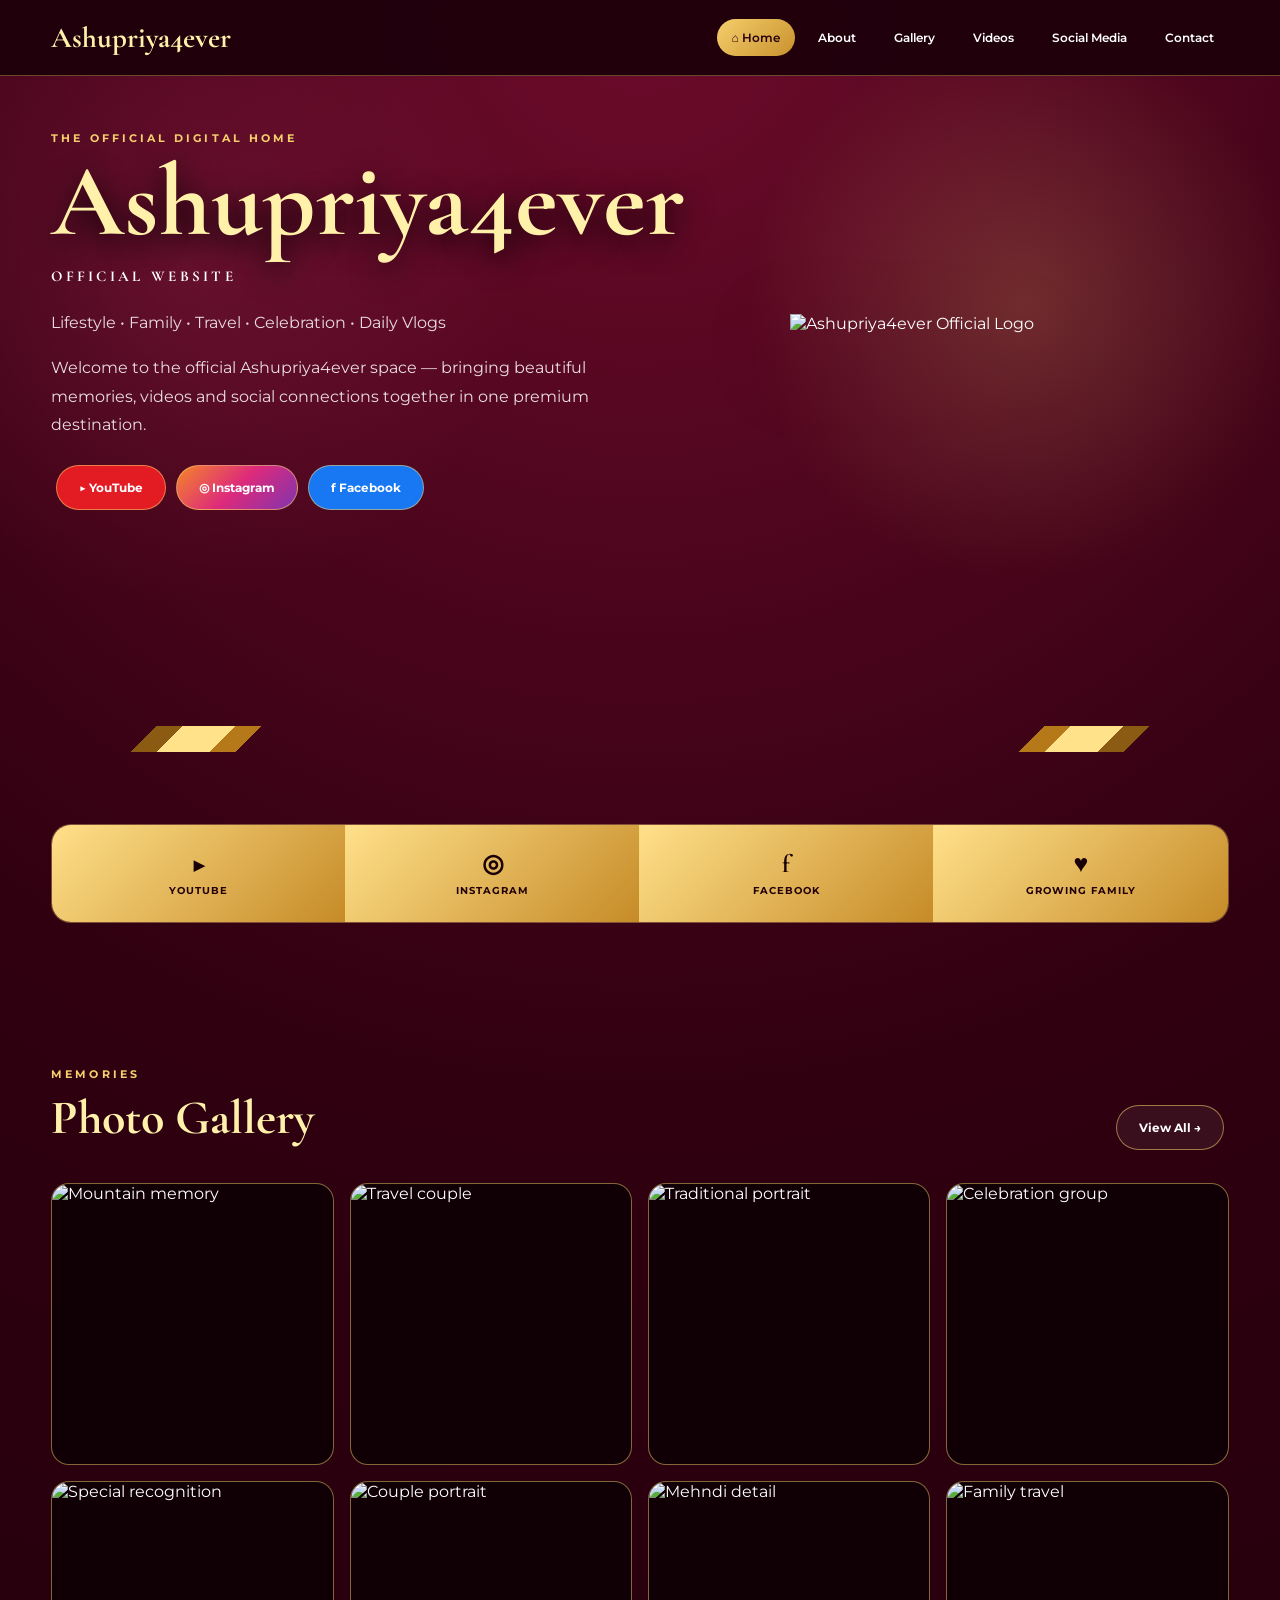
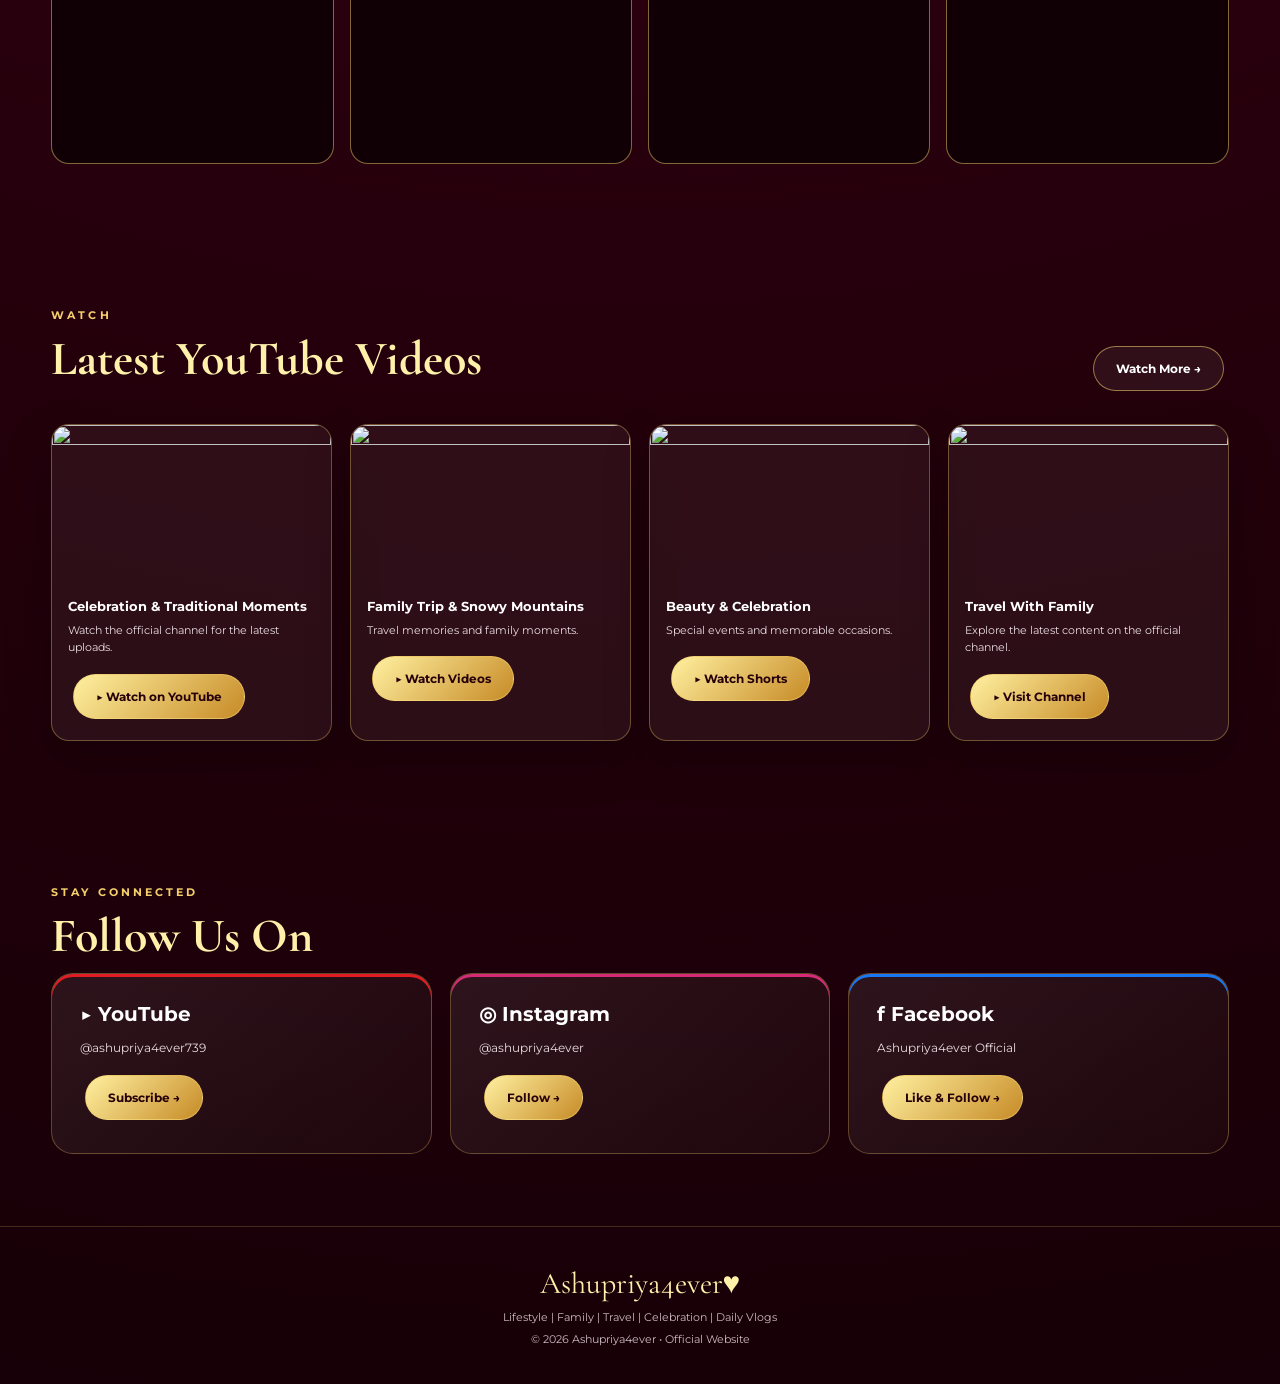
==== commit cf07831a: "Add files via upload" ====
--- a/index.html
+++ b/index.html
@@ -1,36 +1,30 @@
-<!doctype html><html><head><meta charset="utf-8"><meta name="viewport" content="width=device-width,initial-scale=1">
-<title>Ashupriya4ever — Official Website</title><style>
-*{box-sizing:border-box}html{scroll-behavior:smooth}body{margin:0;background:#170007;color:#fff;font-family:Arial,Helvetica,sans-serif}
-body:before{content:"";position:fixed;inset:0;pointer-events:none;background:radial-gradient(circle at 80% 10%,rgba(255,210,100,.14),transparent 28%),radial-gradient(circle at 10% 35%,rgba(220,30,100,.12),transparent 30%);z-index:-1}
-a{text-decoration:none;color:inherit}.wrap{width:min(1180px,92%);margin:auto}
-nav{position:sticky;top:0;z-index:20;background:rgba(20,0,8,.94);backdrop-filter:blur(14px);border-bottom:1px solid #9f7427;padding:12px 4%;display:flex;align-items:center;justify-content:space-between;gap:12px}
-.brand{font-family:Georgia,serif;font-size:30px;font-weight:700;color:#ffeaa0}.nav{display:flex;gap:7px;flex-wrap:wrap;justify-content:flex-end}.nav a{font-size:12px;padding:9px 13px;border-radius:20px}.nav a:hover{background:#e8bd55;color:#23000a}
-.hero{padding:55px 0 45px}.hero-grid{display:grid;grid-template-columns:1fr 1fr;gap:45px;align-items:center}.eyebrow{font-size:11px;letter-spacing:4px;color:#f6d36e;text-transform:uppercase}.hero h1{font-family:Georgia,serif;font-size:clamp(54px,7vw,92px);line-height:.88;color:#ffeaa0;margin:15px 0;text-shadow:0 10px 35px #000}.hero h2{letter-spacing:5px;font-size:14px;margin:20px 0;color:#fff}.hero p{color:#e6d9df;line-height:1.8;max-width:610px}.buttons{display:flex;flex-wrap:wrap;gap:8px;margin-top:22px}.btn{padding:13px 20px;border-radius:28px;font-weight:700;font-size:12px;border:1px solid rgba(255,225,140,.55);display:inline-block}.yt{background:#e51d2a}.ig{background:linear-gradient(135deg,#f58529,#dd2a7b,#8134af)}.fb{background:#1877f2}.gold{background:linear-gradient(135deg,#fff0a0,#c28a27);color:#260009}
-.logo-wrap{display:flex;justify-content:center;align-items:center}.logo{width:min(520px,95%);max-height:500px;object-fit:contain;filter:drop-shadow(0 25px 40px rgba(0,0,0,.65));border-radius:24px}
-.ribbon{height:18px;background:linear-gradient(90deg,transparent,#c49334,#fff0a0,#c49334,transparent)}
-section{padding:60px 0}.head{display:flex;justify-content:space-between;align-items:end;margin-bottom:24px}.kicker{font-size:10px;letter-spacing:4px;color:#f4cf6b;text-transform:uppercase}.head h2{font-family:Georgia,serif;font-size:46px;color:#ffeaa0;margin:7px 0}.gallery{display:grid;grid-template-columns:repeat(4,1fr);gap:15px}.card{border:1px solid rgba(244,207,107,.45);border-radius:18px;overflow:hidden;background:#24000e;box-shadow:0 16px 35px rgba(0,0,0,.25)}.card img{width:100%;aspect-ratio:1/1;object-fit:cover;display:block;transition:.35s}.card:hover img{transform:scale(1.04)}
-.video-grid{display:grid;grid-template-columns:repeat(3,1fr);gap:18px}.video{overflow:hidden;border:1px solid rgba(244,207,107,.35);border-radius:18px;background:rgba(255,255,255,.05)}.video img{width:100%;aspect-ratio:16/9;object-fit:cover}.video div{padding:16px}.video h3{font-size:16px;margin:0 0 7px}.video p{font-size:12px;line-height:1.6;color:#dfcfd6;margin:0 0 12px}
-.social{display:grid;grid-template-columns:repeat(3,1fr);gap:18px}.social-box{padding:25px;border-radius:20px;border:1px solid rgba(244,207,107,.35);background:linear-gradient(135deg,rgba(255,255,255,.09),rgba(255,255,255,.025))}
-footer{text-align:center;padding:35px 0;border-top:1px solid rgba(244,207,107,.25);color:#bfaeb5;font-size:11px}.footer-brand{font-family:Georgia,serif;font-size:29px;color:#ffeaa0;margin-bottom:7px}
-@media(max-width:850px){.hero-grid{grid-template-columns:1fr;text-align:center}.hero p{margin-left:auto;margin-right:auto}.buttons{justify-content:center}.gallery{grid-template-columns:repeat(2,1fr)}.video-grid{grid-template-columns:1fr 1fr}.social{grid-template-columns:1fr}.nav{width:100%;justify-content:center}nav{flex-wrap:wrap;justify-content:center}}
-@media(max-width:520px){.gallery,.video-grid{grid-template-columns:1fr}.head{display:block}.head h2{font-size:38px}.hero h1{font-size:57px}}
-</style></head><body>
-<nav><div class="brand">Ashupriya4ever</div><div class="nav"><a href="#home">Home</a><a href="#gallery">Gallery</a><a href="#videos">Videos</a><a href="#social">Social</a></div></nav>
-<header class="hero" id="home"><div class="wrap hero-grid"><div><div class="eyebrow">Official Digital Home</div><h1>Ashupriya4ever</h1><h2>OFFICIAL WEBSITE</h2><p>Family • Travel • Celebration • Lifestyle • Memories</p><p>Welcome to the official Ashupriya4ever website — all photos, memories and social links together in one premium destination.</p>
-<div class="buttons"><a class="btn yt" href="https://www.youtube.com/@ashupriya4ever739" target="_blank">▶ YouTube</a><a class="btn ig" href="https://www.instagram.com/ashupriya4ever/" target="_blank">◎ Instagram</a><a class="btn fb" href="https://www.facebook.com/share/18zzx9UyUu/" target="_blank">f Facebook</a></div></div>
-<div class="logo-wrap"><img class="logo" src="[data-uri]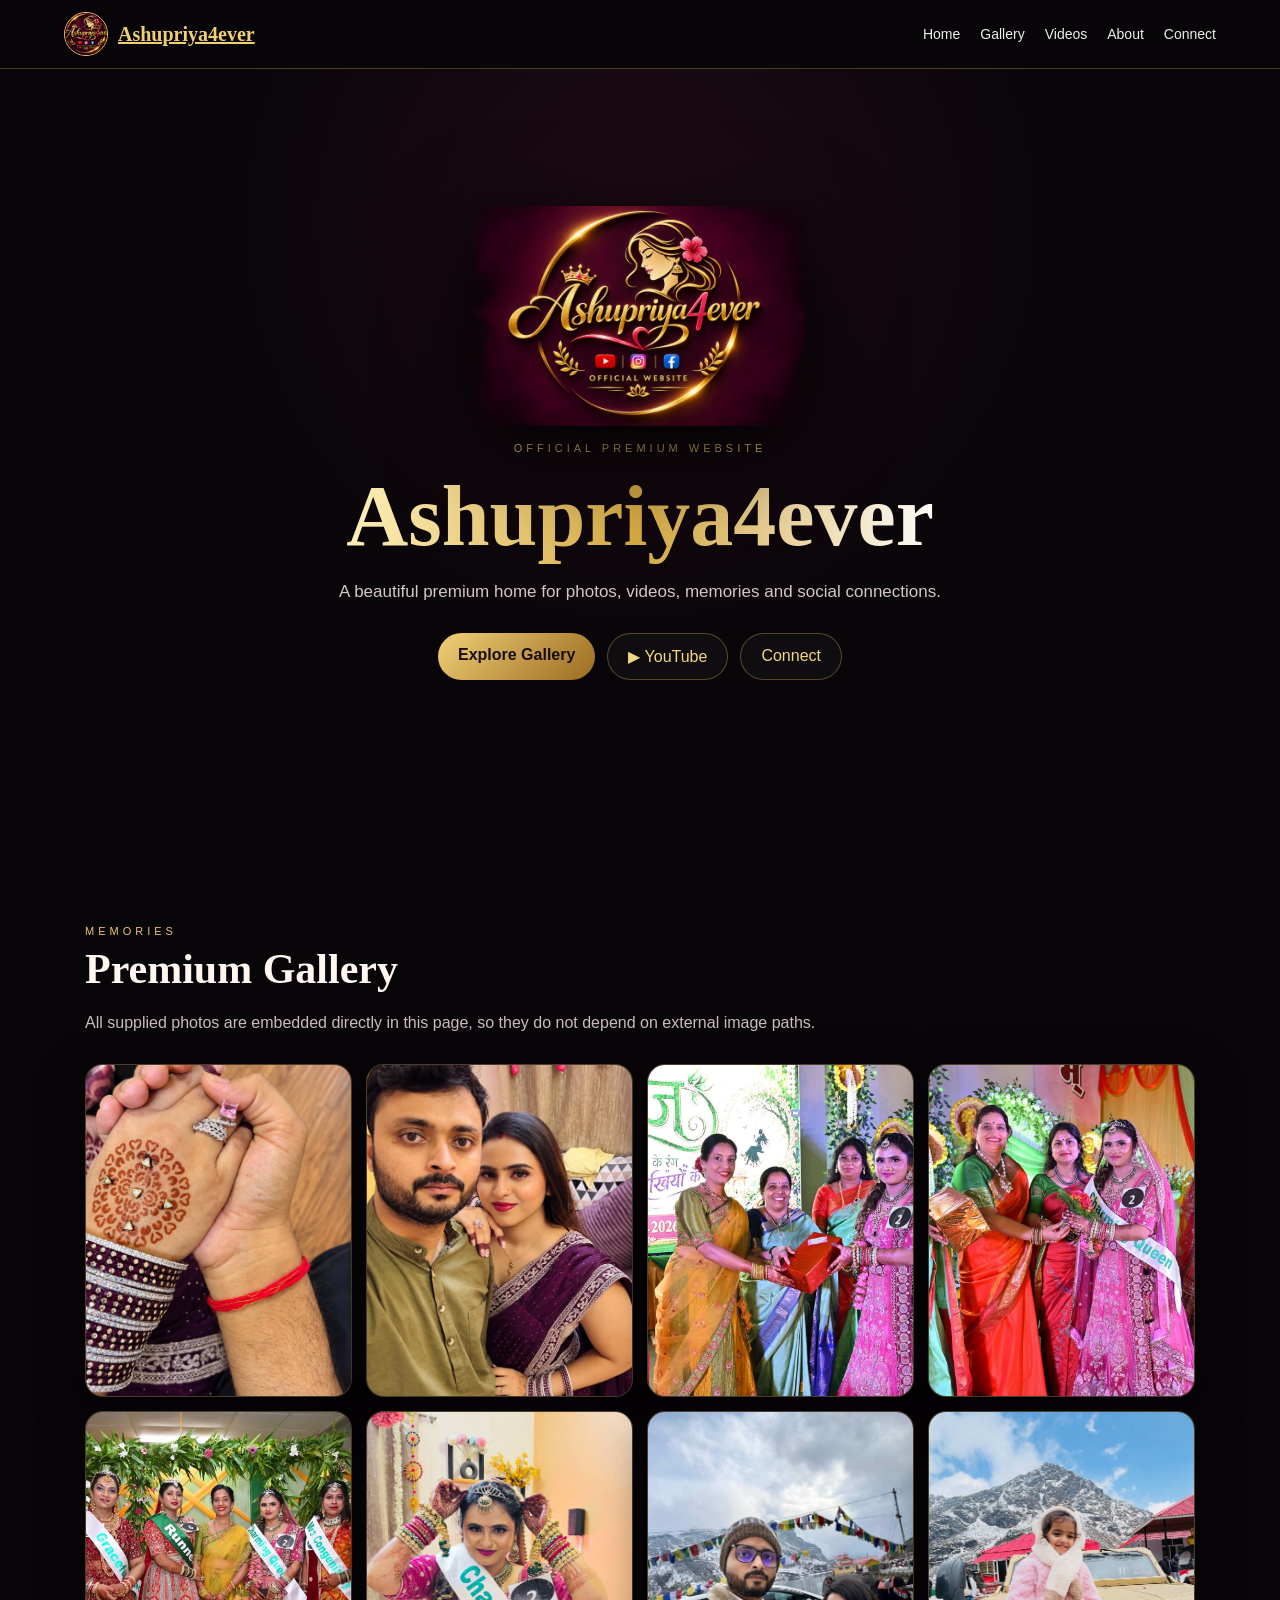
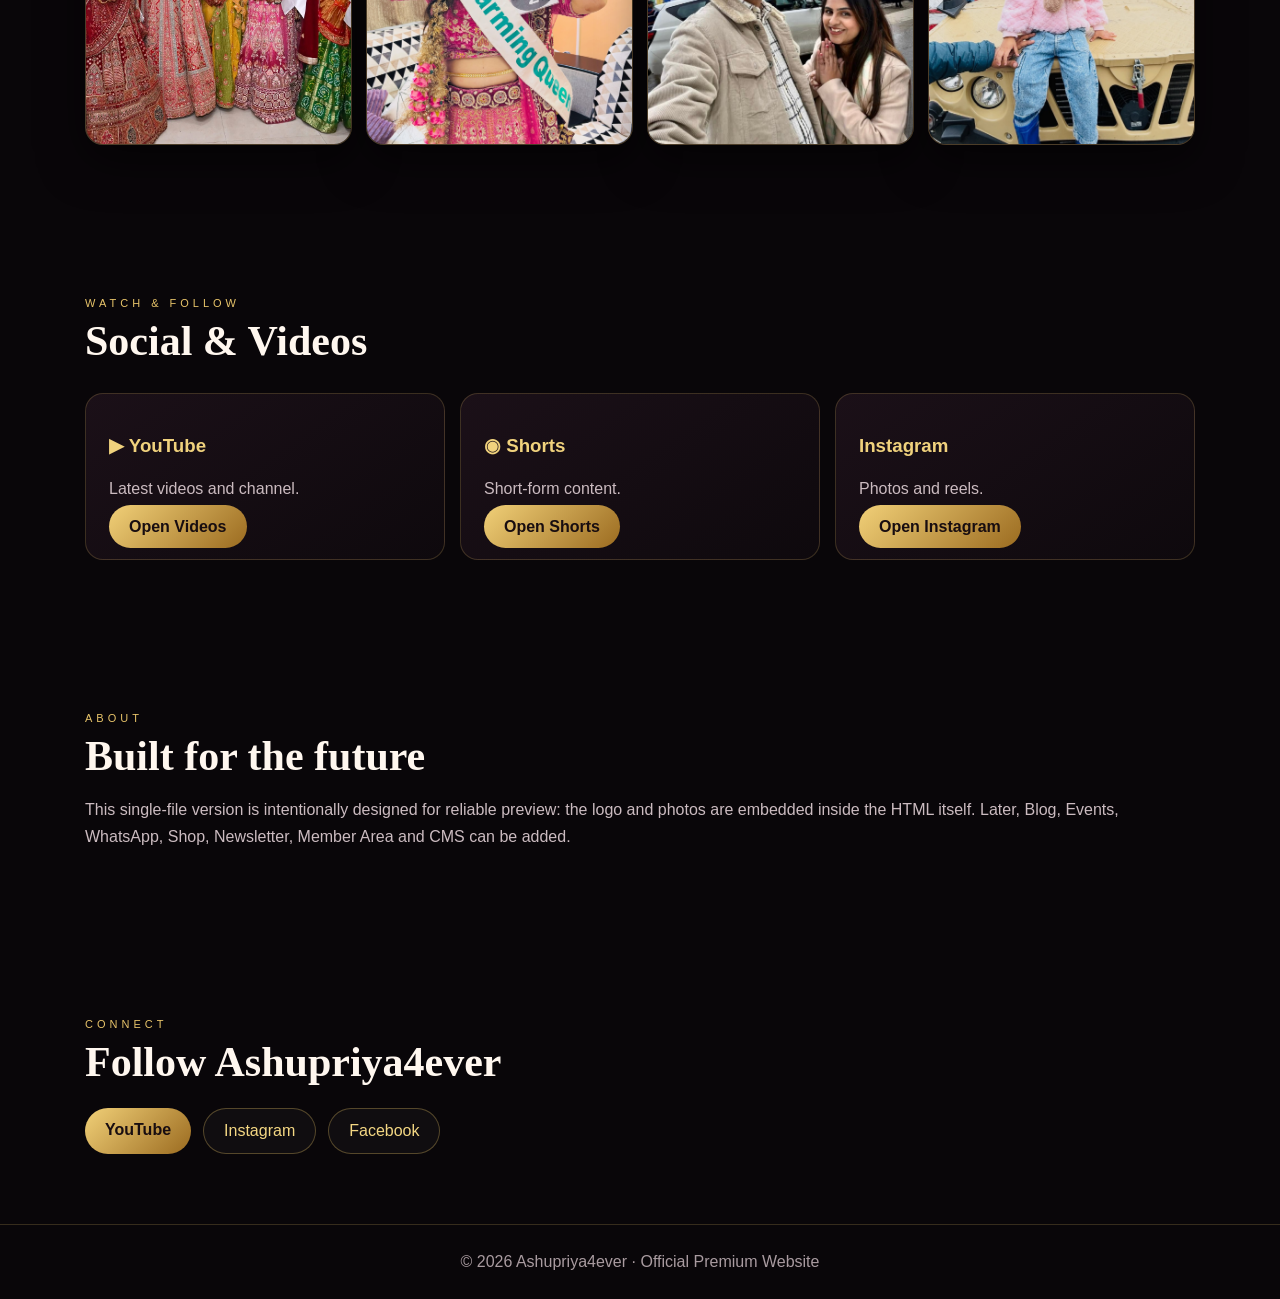
==== commit f9a1b0e9: "Add files via upload" ====
--- a/index.html
+++ b/index.html
@@ -1,30 +1,44 @@
-<!doctype html><html lang="en"><head>
+<!doctype html>
+<html lang="en"><head>
 <meta charset="utf-8"><meta name="viewport" content="width=device-width,initial-scale=1">
-<meta name="theme-color" content="#300010"><link rel="icon" href="assets/favicon.png"><title>Ashupriya4ever | Official Website</title><link rel="stylesheet" href="style.css"></head>
-<body>
-<nav><a class="brand" href="index.html">Ashupriya4ever</a><div class="navlinks">
-<a class="active" href="index.html">⌂ Home</a><a href="about.html">About</a><a href="gallery.html">Gallery</a><a href="videos.html">Videos</a><a href="#social">Social Media</a><a href="contact.html">Contact</a></div></nav>
-<header class="hero"><div class="wrap hero-grid"><div class="hero-copy"><div class="eyebrow">The Official Digital Home</div><h1>Ashupriya4ever</h1><h2>OFFICIAL WEBSITE</h2><p>Lifestyle • Family • Travel • Celebration • Daily Vlogs</p><p>Welcome to the official Ashupriya4ever space — bringing beautiful memories, videos and social connections together in one premium destination.</p>
-<div class="social-buttons"><a class="btn yt" href="https://www.youtube.com/@ashupriya4ever739" target="_blank">▶ YouTube</a><a class="btn ig" href="https://www.instagram.com/ashupriya4ever/" target="_blank">◎ Instagram</a><a class="btn fb" href="https://www.facebook.com/share/18zzx9UyUu/" target="_blank">f Facebook</a></div></div>
-<div class="logo-card"><img src="assets/ashupriya4ever-logo.png" alt="Ashupriya4ever Official Logo"></div></div></header>
-<div class="gold-wave"></div>
-<section><div class="wrap"><div class="stats"><div class="stat"><b>▶</b><span>YouTube</span></div><div class="stat"><b>◎</b><span>Instagram</span></div><div class="stat"><b>f</b><span>Facebook</span></div><div class="stat"><b>♥</b><span>Growing Family</span></div></div></div></section>
-<section><div class="wrap"><div class="section-head"><div><div class="kicker">Memories</div><h2>Photo Gallery</h2></div><a class="btn ghost" href="gallery.html">View All →</a></div>
-<div class="gallery-grid">
-<a href="gallery.html"><img src="assets/photos/ashupriya-1.jpg" alt="Mountain memory"></a><a href="gallery.html"><img src="assets/photos/ashupriya-2.jpg" alt="Travel couple"></a><a href="gallery.html"><img src="assets/photos/ashupriya-3.jpg" alt="Traditional portrait"></a><a href="gallery.html"><img src="assets/photos/ashupriya-4.jpg" alt="Celebration group"></a><a href="gallery.html"><img src="assets/photos/ashupriya-5.jpg" alt="Special recognition"></a><a href="gallery.html"><img src="assets/photos/ashupriya-6.jpg" alt="Couple portrait"></a><a href="gallery.html"><img src="assets/photos/ashupriya-7.jpg" alt="Mehndi detail"></a><a href="gallery.html"><img src="assets/photos/ashupriya-8.jpg" alt="Family travel"></a>
-</div></div></section>
-<section><div class="wrap"><div class="section-head"><div><div class="kicker">Watch</div><h2>Latest YouTube Videos</h2></div><a class="btn ghost" href="https://www.youtube.com/@ashupriya4ever739/videos" target="_blank">Watch More →</a></div>
-<div class="video-grid">
-<div class="video-card"><img src="assets/photos/ashupriya-3.jpg"><div class="body"><h3>Celebration & Traditional Moments</h3><p>Watch the official channel for the latest uploads.</p><a class="goldlink btn primary" href="https://www.youtube.com/@ashupriya4ever739/videos" target="_blank">▶ Watch on YouTube</a></div></div>
-<div class="video-card"><img src="assets/photos/ashupriya-1.jpg"><div class="body"><h3>Family Trip & Snowy Mountains</h3><p>Travel memories and family moments.</p><a class="goldlink btn primary" href="https://www.youtube.com/@ashupriya4ever739/videos" target="_blank">▶ Watch Videos</a></div></div>
-<div class="video-card"><img src="assets/photos/ashupriya-4.jpg"><div class="body"><h3>Beauty & Celebration</h3><p>Special events and memorable occasions.</p><a class="goldlink btn primary" href="https://www.youtube.com/@ashupriya4ever739/shorts" target="_blank">▶ Watch Shorts</a></div></div>
-<div class="video-card"><img src="assets/photos/ashupriya-2.jpg"><div class="body"><h3>Travel With Family</h3><p>Explore the latest content on the official channel.</p><a class="goldlink btn primary" href="https://www.youtube.com/@ashupriya4ever739" target="_blank">▶ Visit Channel</a></div></div>
-</div></div></section>
-<section id="social"><div class="wrap"><div class="kicker">Stay Connected</div><h2>Follow Us On</h2><div class="social-grid">
-<div class="social-card yt"><h3>▶ YouTube</h3><p>@ashupriya4ever739</p><a class="btn primary" href="https://www.youtube.com/@ashupriya4ever739?sub_confirmation=1" target="_blank">Subscribe →</a></div>
-<div class="social-card ig"><h3>◎ Instagram</h3><p>@ashupriya4ever</p><a class="btn primary" href="https://www.instagram.com/ashupriya4ever/" target="_blank">Follow →</a></div>
-<div class="social-card fb"><h3>f Facebook</h3><p>Ashupriya4ever Official</p><a class="btn primary" href="https://www.facebook.com/share/18zzx9UyUu/" target="_blank">Like & Follow →</a></div>
-</div></div></section>
-<footer><div class="footerbrand">Ashupriya4ever♥</div><div>Lifestyle | Family | Travel | Celebration | Daily Vlogs</div><div style="margin-top:8px">© 2026 Ashupriya4ever • Official Website</div></footer>
-<script src="assets/premium.js"></script>
+<meta name="theme-color" content="#13080d">
+<title>Ashupriya4ever | Official Premium Website</title>
+<style>
+*{box-sizing:border-box}html{scroll-behavior:smooth}body{margin:0;background:#090609;color:#fff7ef;font-family:Arial,sans-serif}
+nav{position:sticky;top:0;z-index:10;background:rgba(9,6,9,.94);backdrop-filter:blur(14px);border-bottom:1px solid #d5ad4f55;padding:12px 5%;display:flex;align-items:center;justify-content:space-between}
+.brand{display:flex;align-items:center;gap:10px;font:bold 20px Georgia;color:#f0ce75}.brand img{width:44px;height:44px;border-radius:50%;object-fit:cover;border:1px solid #e6c36b}
+.links{display:flex;gap:20px}.links a{color:#eee;text-decoration:none;font-size:14px}.links a:hover{color:#e8c46a}
+.hero{min-height:86vh;display:grid;place-items:center;text-align:center;padding:50px 20px;position:relative;overflow:hidden}
+.hero:before{content:"";position:absolute;inset:0;background:radial-gradient(circle at 50% 20%,#5d173744,transparent 50%)}
+.hero>*{position:relative}.logo{width:min(430px,85vw);max-height:220px;object-fit:contain;filter:drop-shadow(0 20px 45px #000)}
+.k{color:#e8c46a;letter-spacing:4px;text-transform:uppercase;font-size:11px;margin-top:12px}
+h1{font:700 clamp(44px,8vw,86px) Georgia;margin:12px 0;background:linear-gradient(90deg,#fff2bd,#d5a941,#fff);color:transparent;background-clip:text}
+.lead{max-width:720px;margin:auto;color:#d5c6ca;line-height:1.7;font-size:17px}
+.btns{display:flex;flex-wrap:wrap;gap:12px;justify-content:center;margin:26px 0}.btn{padding:13px 20px;border-radius:999px;border:1px solid #e1bc6255;color:#f4d783;text-decoration:none;background:#ffffff08}.primary{background:linear-gradient(135deg,#f1d078,#9b6b20);color:#180d10;border:0;font-weight:bold}
+section{max-width:1150px;margin:auto;padding:70px 20px}h2{font:700 42px Georgia;margin:8px 0 14px}.sub{color:#cbbbc0;line-height:1.7}
+.grid{display:grid;grid-template-columns:repeat(4,1fr);gap:14px;margin-top:28px}.pic{border:1px solid #e8c46a44;border-radius:18px;overflow:hidden;background:#130c11;box-shadow:0 15px 45px #0008}.pic img{display:block;width:100%;aspect-ratio:4/5;object-fit:cover;cursor:pointer;transition:.35s}.pic img:hover{transform:scale(1.04)}
+.features{display:grid;grid-template-columns:repeat(3,1fr);gap:15px;margin-top:28px}.feature{padding:23px;border:1px solid #e8c46a33;border-radius:18px;background:linear-gradient(145deg,#1b1018,#0e090d)}.feature h3{color:#f0d27d}.feature p{color:#cbbbc0;line-height:1.6}
+.social{display:flex;gap:12px;flex-wrap:wrap;margin-top:22px}footer{border-top:1px solid #e8c46a33;padding:28px;text-align:center;color:#a99ba0}
+.modal{position:fixed;inset:0;background:#000e;z-index:100;display:none;align-items:center;justify-content:center;padding:15px}.modal.on{display:flex}.modal img{max-width:95vw;max-height:90vh;object-fit:contain;border-radius:14px}.x{position:fixed;right:20px;top:15px;color:#fff;font-size:35px;cursor:pointer}
+@media(max-width:800px){.links{display:none}.grid{grid-template-columns:repeat(2,1fr);gap:9px}.features{grid-template-columns:1fr}section{padding:55px 15px}}
+</style></head><body>
+<nav><a class="brand" href="#home"><img src="[data-uri]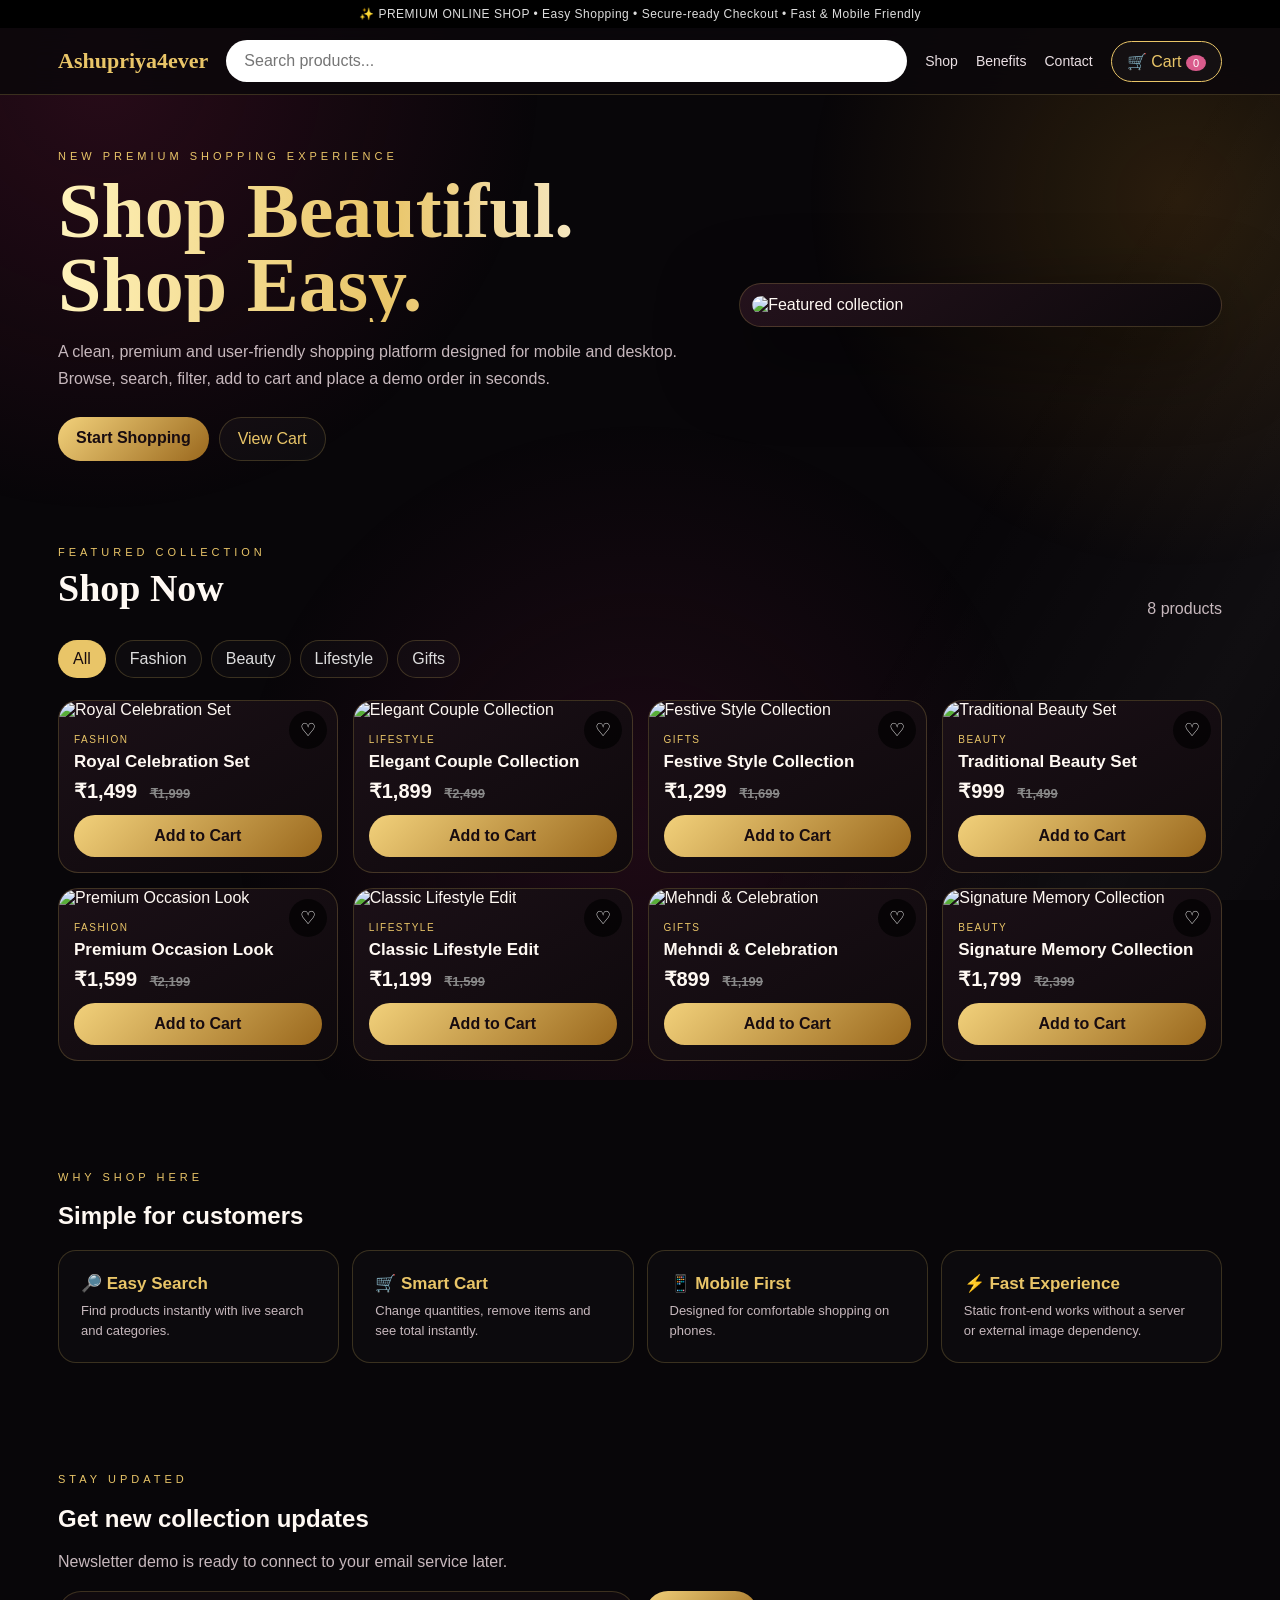
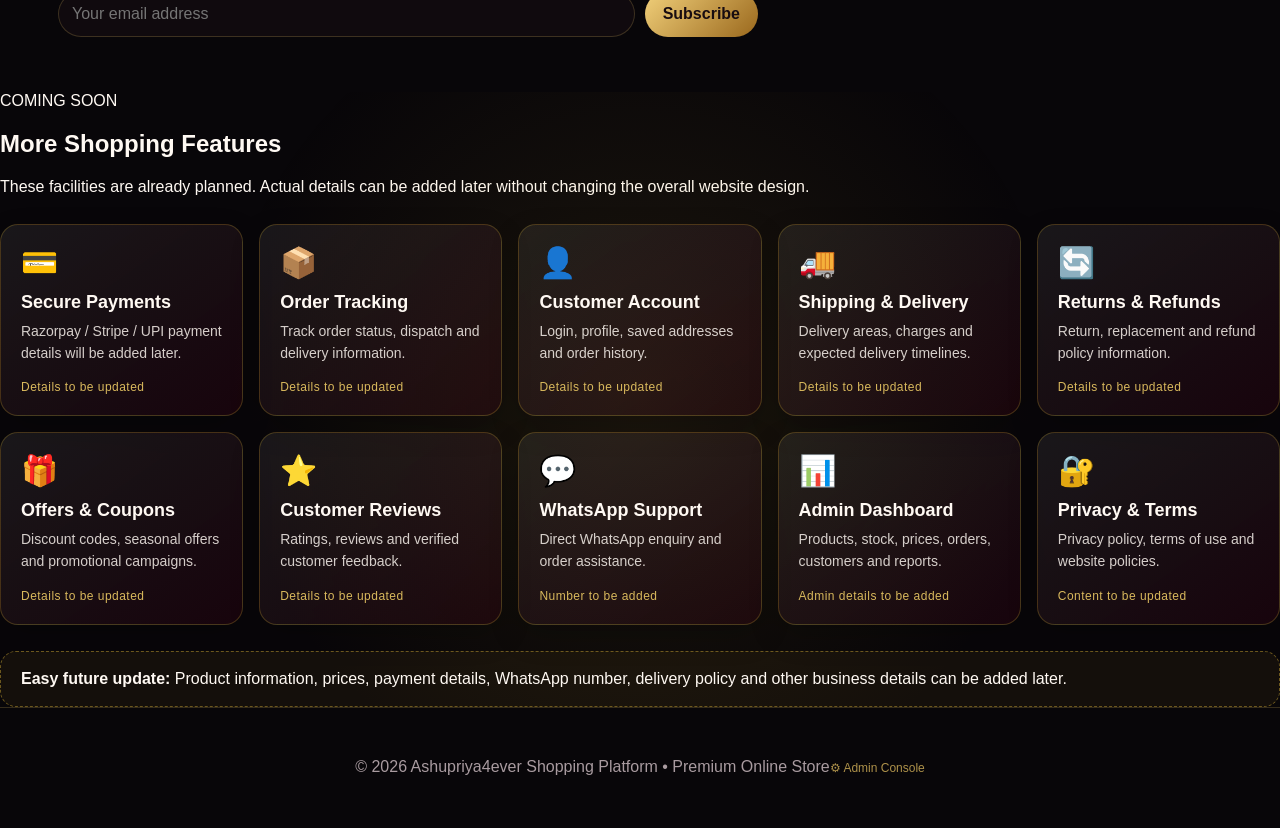
